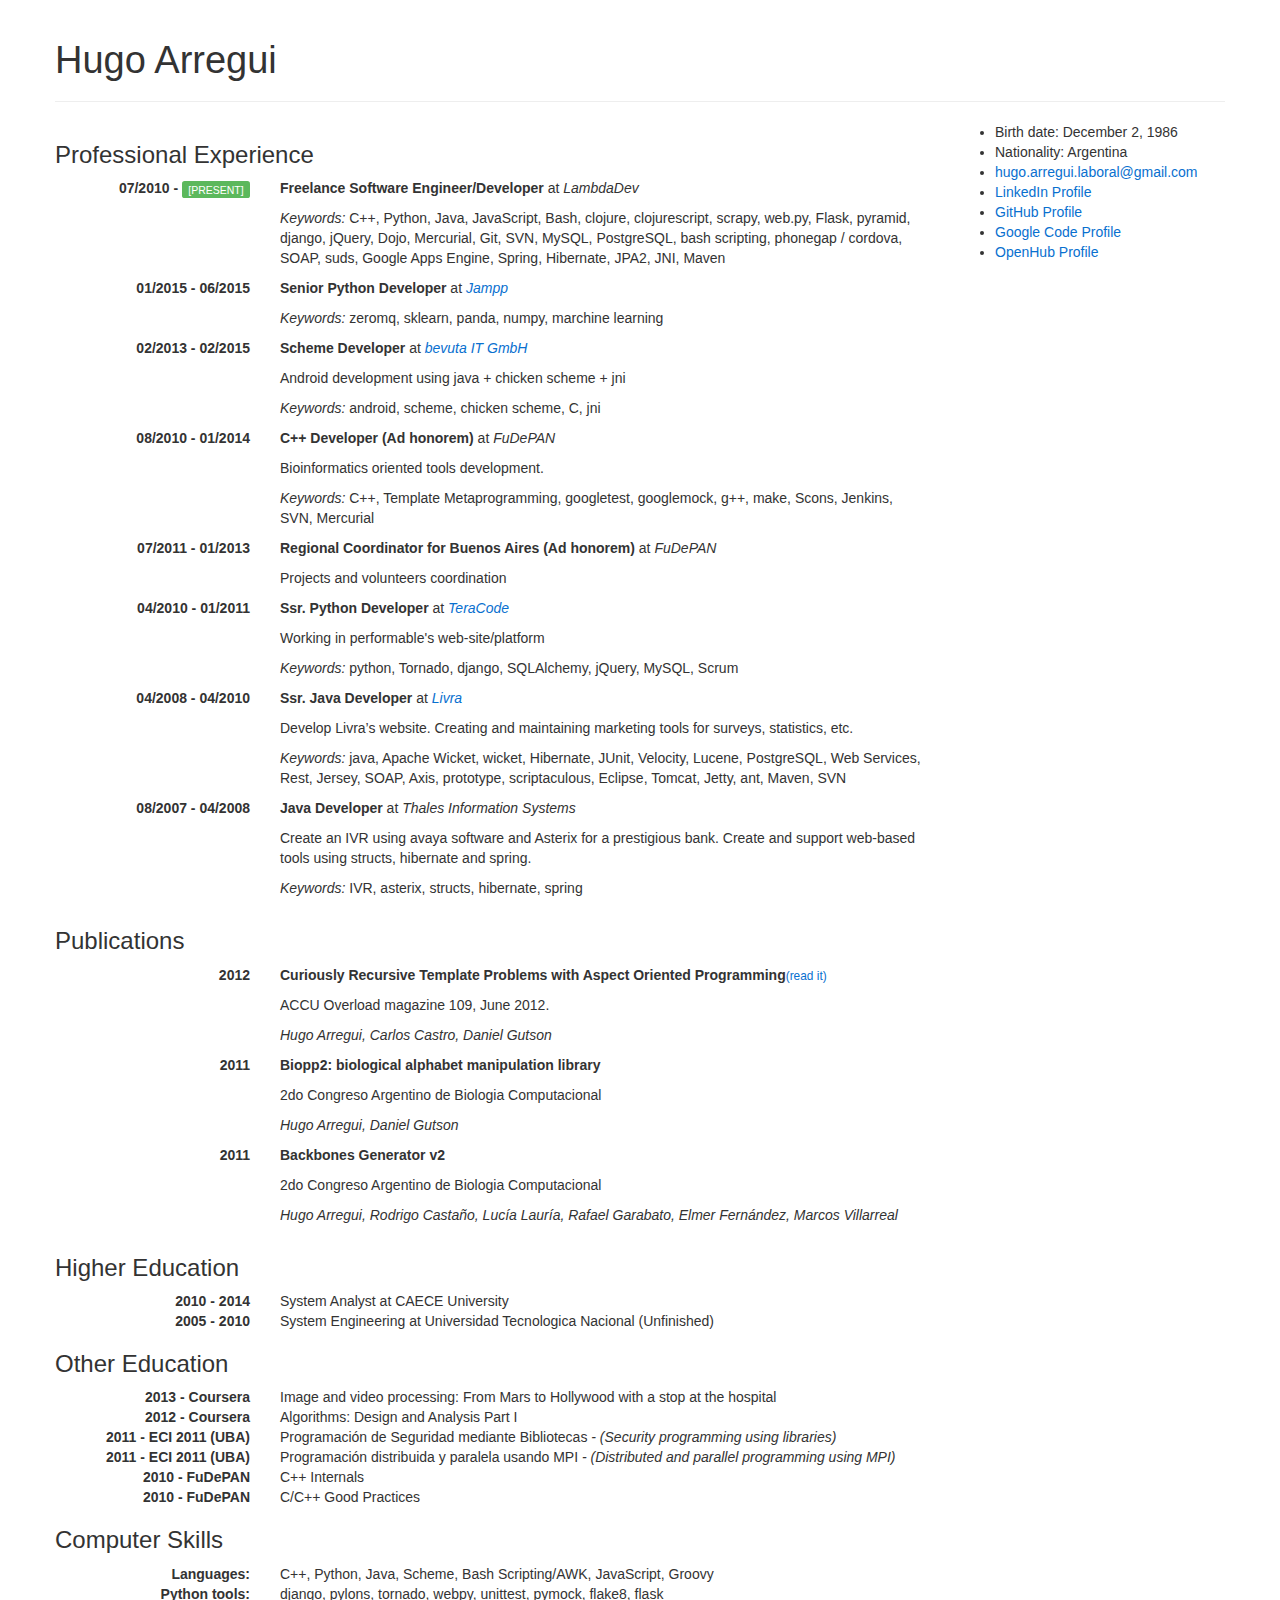
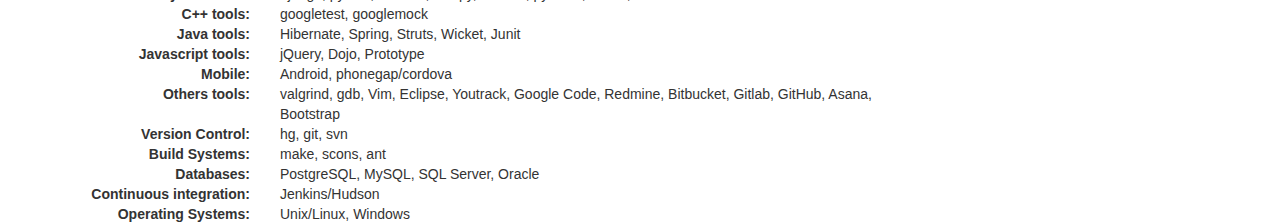
==== cv.html @ cf400ff9 "CV updated" ====
<!DOCTYPE HTML>
<html>
<head>
<title>Hugo Arregui</title>
<meta http-equiv="Content-Type" content="text/html; charset=utf-8" />
<link href="css/bootstrap.css" type="text/css" rel="stylesheet" />
<link href="css/bootstrap-glyphicons.css" type="text/css" rel="stylesheet" />
<link href="css/site.css" type="text/css" rel="stylesheet" /></head>
<body>
<div class="container">
<div class="page-header">
<h1>Hugo Arregui</h1></div>
<div class="row">
<div class="col-9">
<div class="keeptogether">
<h3>Professional Experience</h3>
<div>
<div class="row">
<div class="col-3 text-right"><b>07/2010 - <span class="label label-success">[PRESENT]</span></b></div>
<div class="col-9"><b>Freelance Software Engineer/Developer</b> at <span class="company">LambdaDev</span>
<p></p>
<p></p>
<p><em>Keywords: </em>C++, Python, Java, JavaScript, Bash, clojure, clojurescript, scrapy, web.py, Flask, pyramid, django, jQuery, Dojo, Mercurial, Git, SVN, MySQL, PostgreSQL, bash scripting, phonegap / cordova, SOAP, suds, Google Apps Engine, Spring, Hibernate, JPA2, JNI, Maven</p></div></div>
<div class="row">
<div class="col-3 text-right"><b>01/2015 - 06/2015</b></div>
<div class="col-9"><b>Senior Python Developer</b> at <a href="http://jampp.com/" class="company">Jampp</a>
<p></p>
<p></p>
<p><em>Keywords: </em>zeromq, sklearn, panda, numpy, marchine learning</p></div></div>
<div class="row">
<div class="col-3 text-right"><b>02/2013 - 02/2015</b></div>
<div class="col-9"><b>Scheme Developer</b> at <a href="http://www.bevuta.com/en/" class="company">bevuta IT GmbH</a>
<p></p>
<p>Android development using java + chicken scheme + jni</p>
<p><em>Keywords: </em>android, scheme, chicken scheme, C, jni</p></div></div>
<div class="row">
<div class="col-3 text-right"><b>08/2010 - 01/2014</b></div>
<div class="col-9"><b>C++ Developer (Ad honorem)</b> at <span class="company">FuDePAN</span>
<p></p>
<p>Bioinformatics oriented tools development.</p>
<p><em>Keywords: </em>C++, Template Metaprogramming, googletest, googlemock, g++, make, Scons, Jenkins, SVN, Mercurial</p></div></div>
<div class="row">
<div class="col-3 text-right"><b>07/2011 - 01/2013</b></div>
<div class="col-9"><b>Regional Coordinator for Buenos Aires (Ad honorem)</b> at <span class="company">FuDePAN</span>
<p></p>
<p>Projects and volunteers coordination</p></div></div>
<div class="row">
<div class="col-3 text-right"><b>04/2010 - 01/2011</b></div>
<div class="col-9"><b>Ssr. Python Developer</b> at <a href="http://teracode.com/" class="company">TeraCode</a>
<p></p>
<p>Working in performable's web-site/platform</p>
<p><em>Keywords: </em>python, Tornado, django, SQLAlchemy, jQuery, MySQL, Scrum</p></div></div>
<div class="row">
<div class="col-3 text-right"><b>04/2008 - 04/2010</b></div>
<div class="col-9"><b>Ssr. Java Developer</b> at <a href="http://www.livra.com/" class="company">Livra</a>
<p></p>
<p>Develop Livra’s website. Creating and maintaining marketing tools for surveys, statistics, etc.</p>
<p><em>Keywords: </em>java, Apache Wicket, wicket, Hibernate, JUnit, Velocity, Lucene, PostgreSQL, Web Services, Rest, Jersey, SOAP, Axis, prototype, scriptaculous, Eclipse, Tomcat, Jetty, ant, Maven, SVN</p></div></div>
<div class="row">
<div class="col-3 text-right"><b>08/2007 - 04/2008</b></div>
<div class="col-9"><b>Java Developer</b> at <span class="company">Thales Information Systems</span>
<p></p>
<p>Create an IVR using avaya software and Asterix for a prestigious bank. Create and support web-based tools using structs, hibernate and spring.</p>
<p><em>Keywords: </em>IVR, asterix, structs, hibernate, spring</p></div></div></div></div>
<div class="keeptogether">
<h3>Publications</h3>
<div>
<div class="row">
<div class="col-3 text-right">
<p><b>2012</b></p></div>
<div class="col-9">
<div>
<p><b>Curiously Recursive Template Problems with Aspect Oriented Programming</b><a href="http://accu.org/index.php/journals/1916"><small>(read it)</small></a></p>
<p>ACCU Overload magazine 109, June 2012.</p>
<p><i>Hugo Arregui, Carlos Castro, Daniel Gutson</i></p></div></div></div>
<div class="row">
<div class="col-3 text-right">
<p><b>2011</b></p></div>
<div class="col-9">
<div>
<p><b>Biopp2: biological alphabet manipulation library</b></p>
<p>2do Congreso Argentino de Biologia Computacional</p>
<p><i>Hugo Arregui, Daniel Gutson</i></p></div></div></div>
<div class="row">
<div class="col-3 text-right">
<p><b>2011</b></p></div>
<div class="col-9">
<div>
<p><b>Backbones Generator v2</b></p>
<p>2do Congreso Argentino de Biologia Computacional</p>
<p><i>Hugo Arregui, Rodrigo Castaño, Lucía Lauría, Rafael Garabato, Elmer Fernández, Marcos Villarreal</i></p></div></div></div></div></div>
<div class="keeptogether">
<h3>Higher Education</h3>
<div>
<div class="row">
<div class="col-3 text-right"><b>2010 - 2014</b></div>
<div class="col-9"><span>System Analyst at CAECE University </span></div></div>
<div class="row">
<div class="col-3 text-right"><b>2005 - 2010</b></div>
<div class="col-9"><span>System Engineering at Universidad Tecnologica Nacional (Unfinished)</span></div></div></div></div>
<div class="keeptogether">
<h3>Other Education</h3>
<div>
<div class="row">
<div class="col-3 text-right"><b>2013 - Coursera</b></div>
<div class="col-9">
<div><span>Image and video processing: From Mars to Hollywood with a stop at the hospital</span></div></div></div>
<div class="row">
<div class="col-3 text-right"><b>2012 - Coursera</b></div>
<div class="col-9">
<div><span>Algorithms: Design and Analysis Part I</span></div></div></div>
<div class="row">
<div class="col-3 text-right"><b>2011 - ECI 2011 (UBA)</b></div>
<div class="col-9">
<div><span>Programación de Seguridad mediante Bibliotecas<em> - (Security programming using libraries)</em></span></div></div></div>
<div class="row">
<div class="col-3 text-right"><b>2011 - ECI 2011 (UBA)</b></div>
<div class="col-9">
<div><span>Programación distribuida y paralela usando MPI<em> - (Distributed and parallel programming using MPI)</em></span></div></div></div>
<div class="row">
<div class="col-3 text-right"><b>2010 - FuDePAN</b></div>
<div class="col-9">
<div><span>C++ Internals</span></div></div></div>
<div class="row">
<div class="col-3 text-right"><b>2010 - FuDePAN</b></div>
<div class="col-9">
<div><span>C/C++ Good Practices</span></div></div></div></div></div>
<div class="keeptogether">
<h3>Computer Skills</h3>
<div>
<div class="row">
<div class="col-3 text-right"><b>Languages:</b></div>
<div class="col-9">C++, Python, Java, Scheme, Bash Scripting/AWK, JavaScript, Groovy</div></div>
<div class="row">
<div class="col-3 text-right"><b>Python tools:</b></div>
<div class="col-9">django, pylons, tornado, webpy, unittest, pymock, flake8, flask</div></div>
<div class="row">
<div class="col-3 text-right"><b>C++ tools:</b></div>
<div class="col-9">googletest, googlemock</div></div>
<div class="row">
<div class="col-3 text-right"><b>Java tools:</b></div>
<div class="col-9">Hibernate, Spring, Struts, Wicket, Junit</div></div>
<div class="row">
<div class="col-3 text-right"><b>Javascript tools:</b></div>
<div class="col-9">jQuery, Dojo, Prototype</div></div>
<div class="row">
<div class="col-3 text-right"><b>Mobile:</b></div>
<div class="col-9">Android, phonegap/cordova</div></div>
<div class="row">
<div class="col-3 text-right"><b>Others tools:</b></div>
<div class="col-9">valgrind, gdb, Vim, Eclipse, Youtrack, Google Code, Redmine, Bitbucket, Gitlab, GitHub, Asana, Bootstrap</div></div>
<div class="row">
<div class="col-3 text-right"><b>Version Control:</b></div>
<div class="col-9">hg, git, svn</div></div>
<div class="row">
<div class="col-3 text-right"><b>Build Systems:</b></div>
<div class="col-9">make, scons, ant</div></div>
<div class="row">
<div class="col-3 text-right"><b>Databases:</b></div>
<div class="col-9">PostgreSQL, MySQL, SQL Server, Oracle</div></div>
<div class="row">
<div class="col-3 text-right"><b>Continuous integration:</b></div>
<div class="col-9">Jenkins/Hudson</div></div>
<div class="row">
<div class="col-3 text-right"><b>Operating Systems:</b></div>
<div class="col-9">Unix/Linux, Windows</div></div></div></div></div>
<div class="col-3">
<ul>
<li>Birth date: December 2, 1986</li>
<li>Nationality: Argentina</li>
<li><a href="mailto:hugo.arregui.laboral@gmail.com">hugo.arregui.laboral@gmail.com</a></li>
<li><a href="http://ar.linkedin.com/in/hugoarregui/">LinkedIn Profile</a></li>
<li><a href="https://github.com/hugoArregui">GitHub Profile</a></li>
<li><a href="http://code.google.com/u/hugo.arregui/">Google Code Profile</a></li>
<li><a href="https://www.openhub.net/accounts/hugo_arregui">OpenHub Profile</a></li></ul></div></div></div>
<script type="text/js" src="https://ajax.googleapis.com/ajax/libs/jquery/2.1.4/jquery.min.js"></script>
<script type="text/js" src="js/bootstrap.min.js"></script></body></html>
---- css/site.css ----
.company {
  font-style: italic
}

a {
  color: #0970CF;
}

.keeptogether {
  page-break-inside:avoid;
}
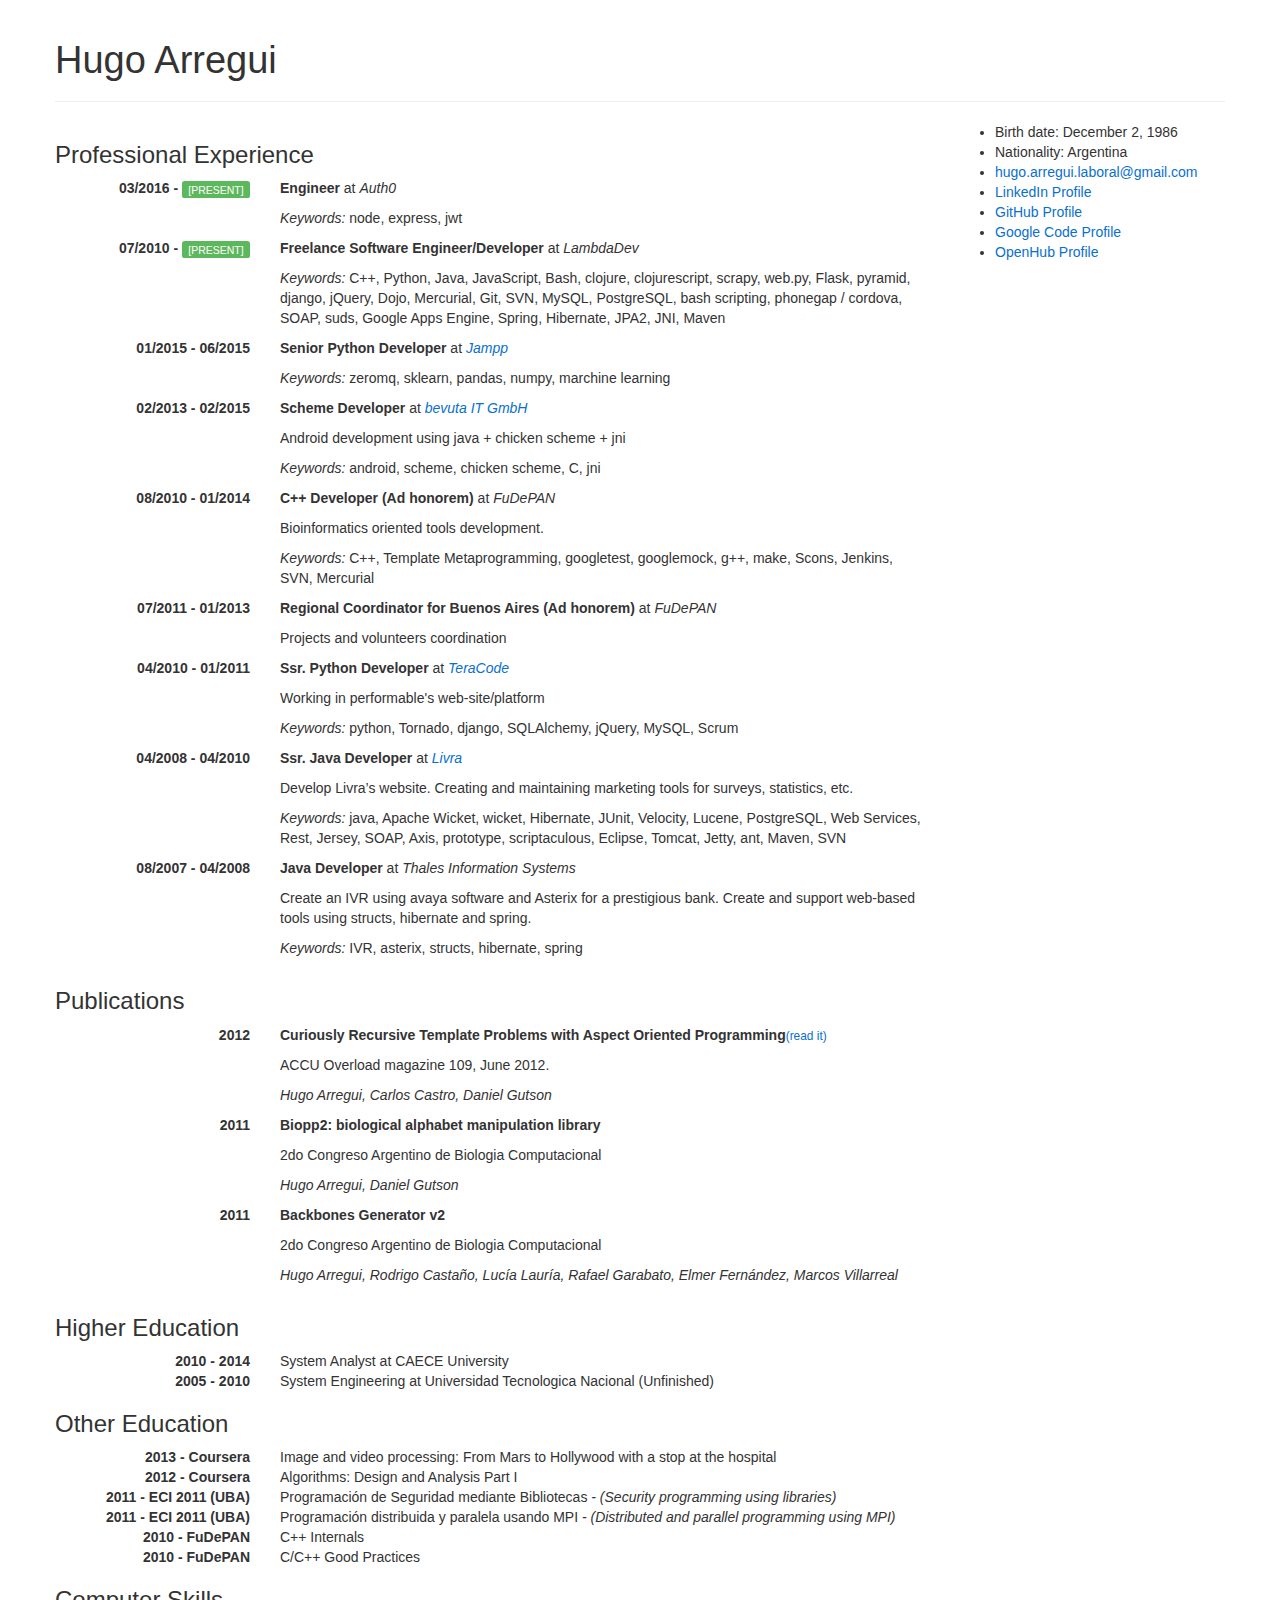
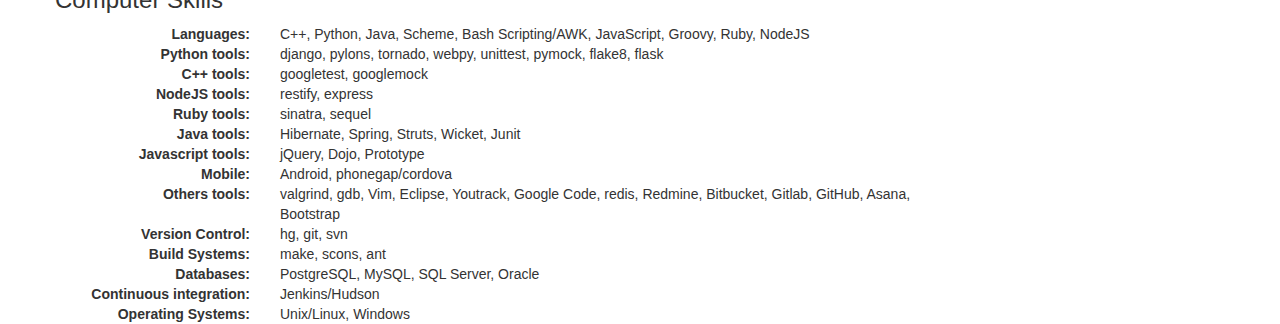
==== commit 021c91a3: "update" ====
--- a/cv.html
+++ b/cv.html
@@ -16,6 +16,12 @@
 <h3>Professional Experience</h3>
 <div>
 <div class="row">
+<div class="col-3 text-right"><b>03/2016 - <span class="label label-success">[PRESENT]</span></b></div>
+<div class="col-9"><b>Engineer</b> at <span class="company">Auth0</span>
+<p></p>
+<p></p>
+<p><em>Keywords: </em>node, express, jwt</p></div></div>
+<div class="row">
 <div class="col-3 text-right"><b>07/2010 - <span class="label label-success">[PRESENT]</span></b></div>
 <div class="col-9"><b>Freelance Software Engineer/Developer</b> at <span class="company">LambdaDev</span>
 <p></p>
@@ -26,7 +32,7 @@
 <div class="col-9"><b>Senior Python Developer</b> at <a href="http://jampp.com/" class="company">Jampp</a>
 <p></p>
 <p></p>
-<p><em>Keywords: </em>zeromq, sklearn, panda, numpy, marchine learning</p></div></div>
+<p><em>Keywords: </em>zeromq, sklearn, pandas, numpy, marchine learning</p></div></div>
 <div class="row">
 <div class="col-3 text-right"><b>02/2013 - 02/2015</b></div>
 <div class="col-9"><b>Scheme Developer</b> at <a href="http://www.bevuta.com/en/" class="company">bevuta IT GmbH</a>
@@ -130,13 +136,19 @@
 <div>
 <div class="row">
 <div class="col-3 text-right"><b>Languages:</b></div>
-<div class="col-9">C++, Python, Java, Scheme, Bash Scripting/AWK, JavaScript, Groovy</div></div>
+<div class="col-9">C++, Python, Java, Scheme, Bash Scripting/AWK, JavaScript, Groovy, Ruby, NodeJS</div></div>
 <div class="row">
 <div class="col-3 text-right"><b>Python tools:</b></div>
 <div class="col-9">django, pylons, tornado, webpy, unittest, pymock, flake8, flask</div></div>
 <div class="row">
 <div class="col-3 text-right"><b>C++ tools:</b></div>
 <div class="col-9">googletest, googlemock</div></div>
+<div class="row">
+<div class="col-3 text-right"><b>NodeJS tools:</b></div>
+<div class="col-9">restify, express</div></div>
+<div class="row">
+<div class="col-3 text-right"><b>Ruby tools:</b></div>
+<div class="col-9">sinatra, sequel</div></div>
 <div class="row">
 <div class="col-3 text-right"><b>Java tools:</b></div>
 <div class="col-9">Hibernate, Spring, Struts, Wicket, Junit</div></div>
@@ -148,7 +160,7 @@
 <div class="col-9">Android, phonegap/cordova</div></div>
 <div class="row">
 <div class="col-3 text-right"><b>Others tools:</b></div>
-<div class="col-9">valgrind, gdb, Vim, Eclipse, Youtrack, Google Code, Redmine, Bitbucket, Gitlab, GitHub, Asana, Bootstrap</div></div>
+<div class="col-9">valgrind, gdb, Vim, Eclipse, Youtrack, Google Code, redis, Redmine, Bitbucket, Gitlab, GitHub, Asana, Bootstrap</div></div>
 <div class="row">
 <div class="col-3 text-right"><b>Version Control:</b></div>
 <div class="col-9">hg, git, svn</div></div>
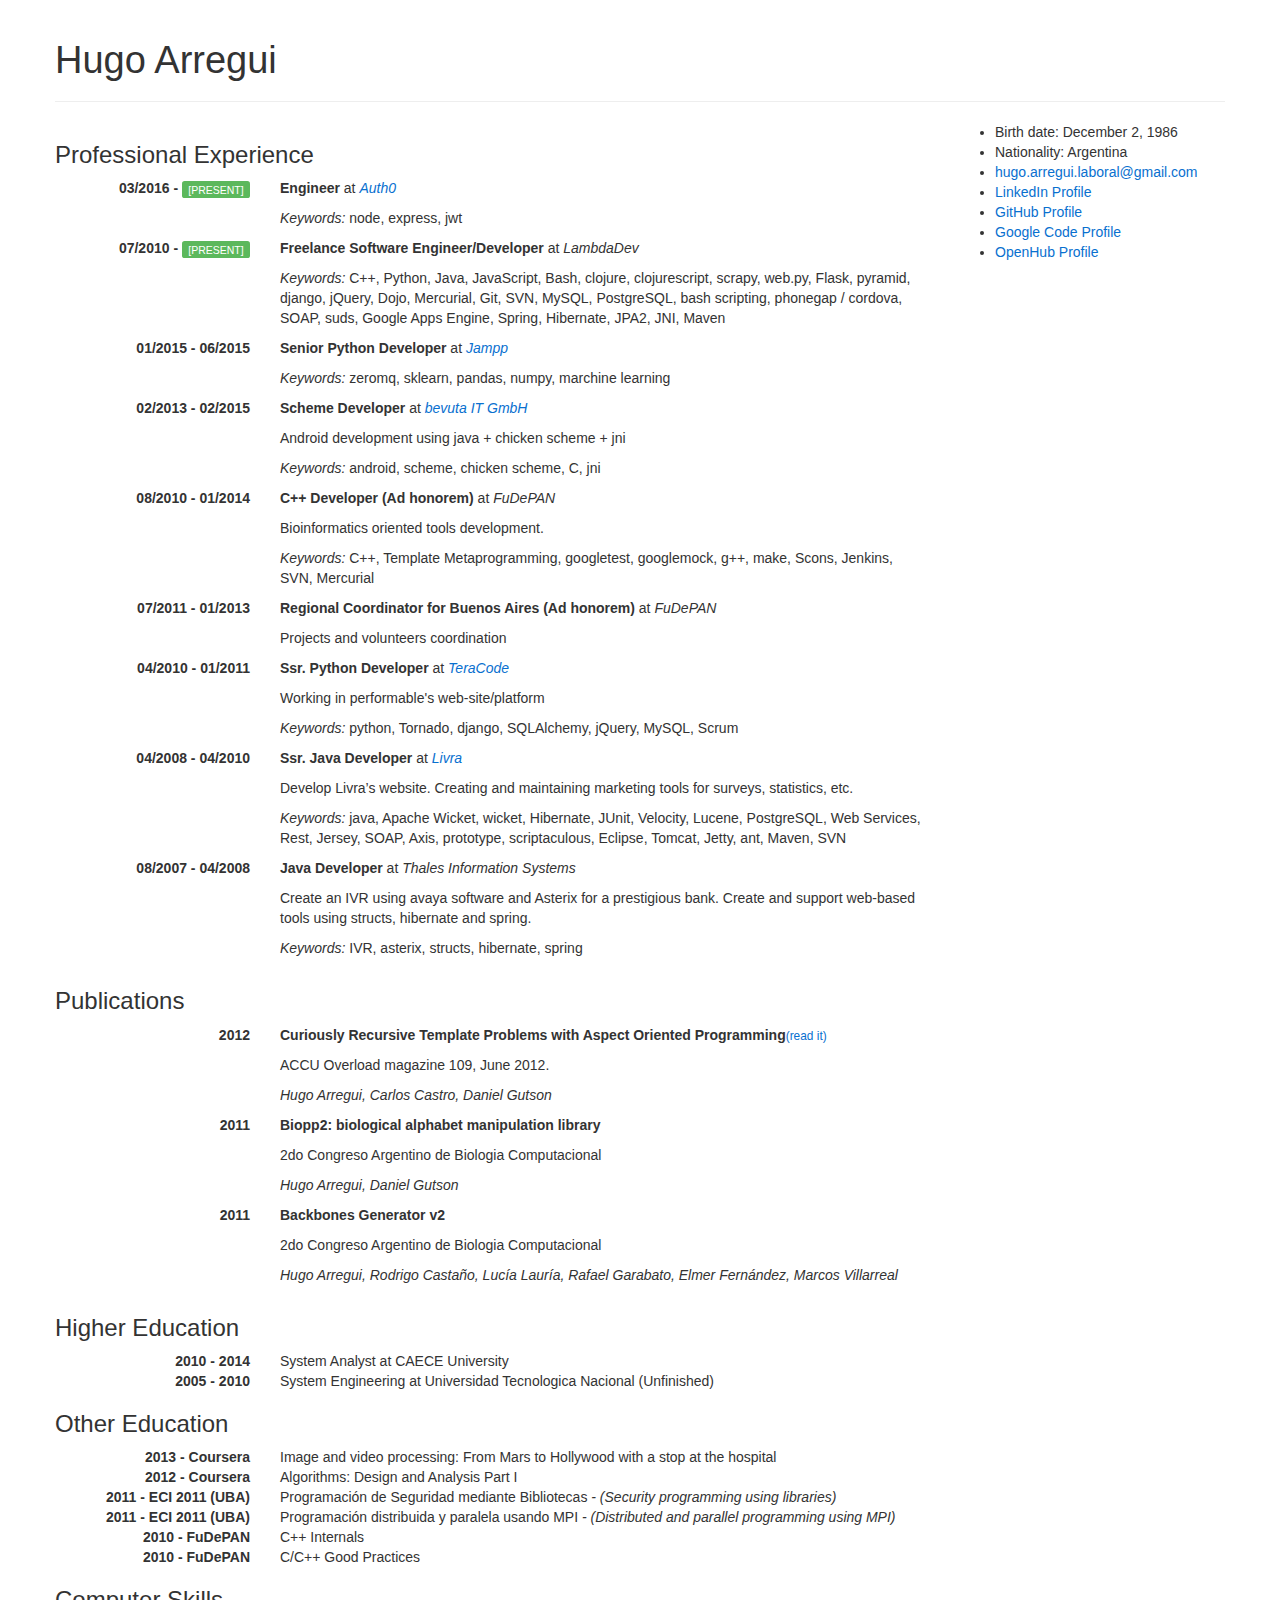
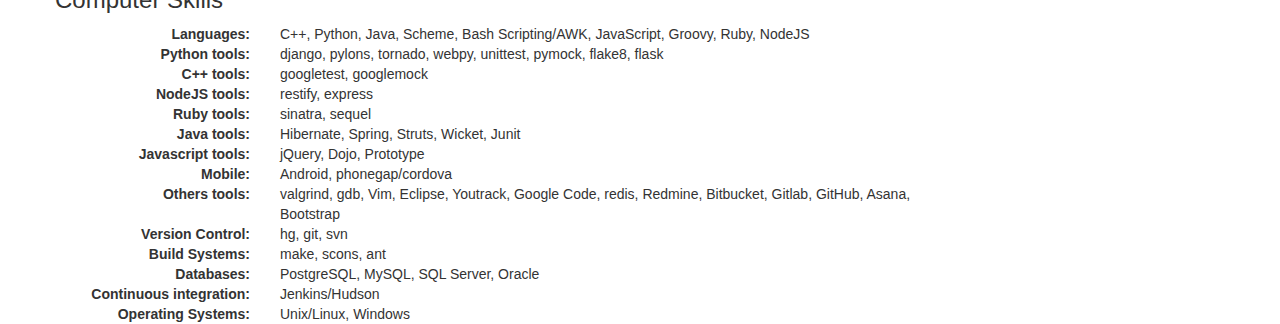
==== commit 71a54b5a: "update" ====
--- a/cv.html
+++ b/cv.html
@@ -17,7 +17,7 @@
 <div>
 <div class="row">
 <div class="col-3 text-right"><b>03/2016 - <span class="label label-success">[PRESENT]</span></b></div>
-<div class="col-9"><b>Engineer</b> at <span class="company">Auth0</span>
+<div class="col-9"><b>Engineer</b> at <a href="https://auth0.com/" class="company">Auth0</a>
 <p></p>
 <p></p>
 <p><em>Keywords: </em>node, express, jwt</p></div></div>
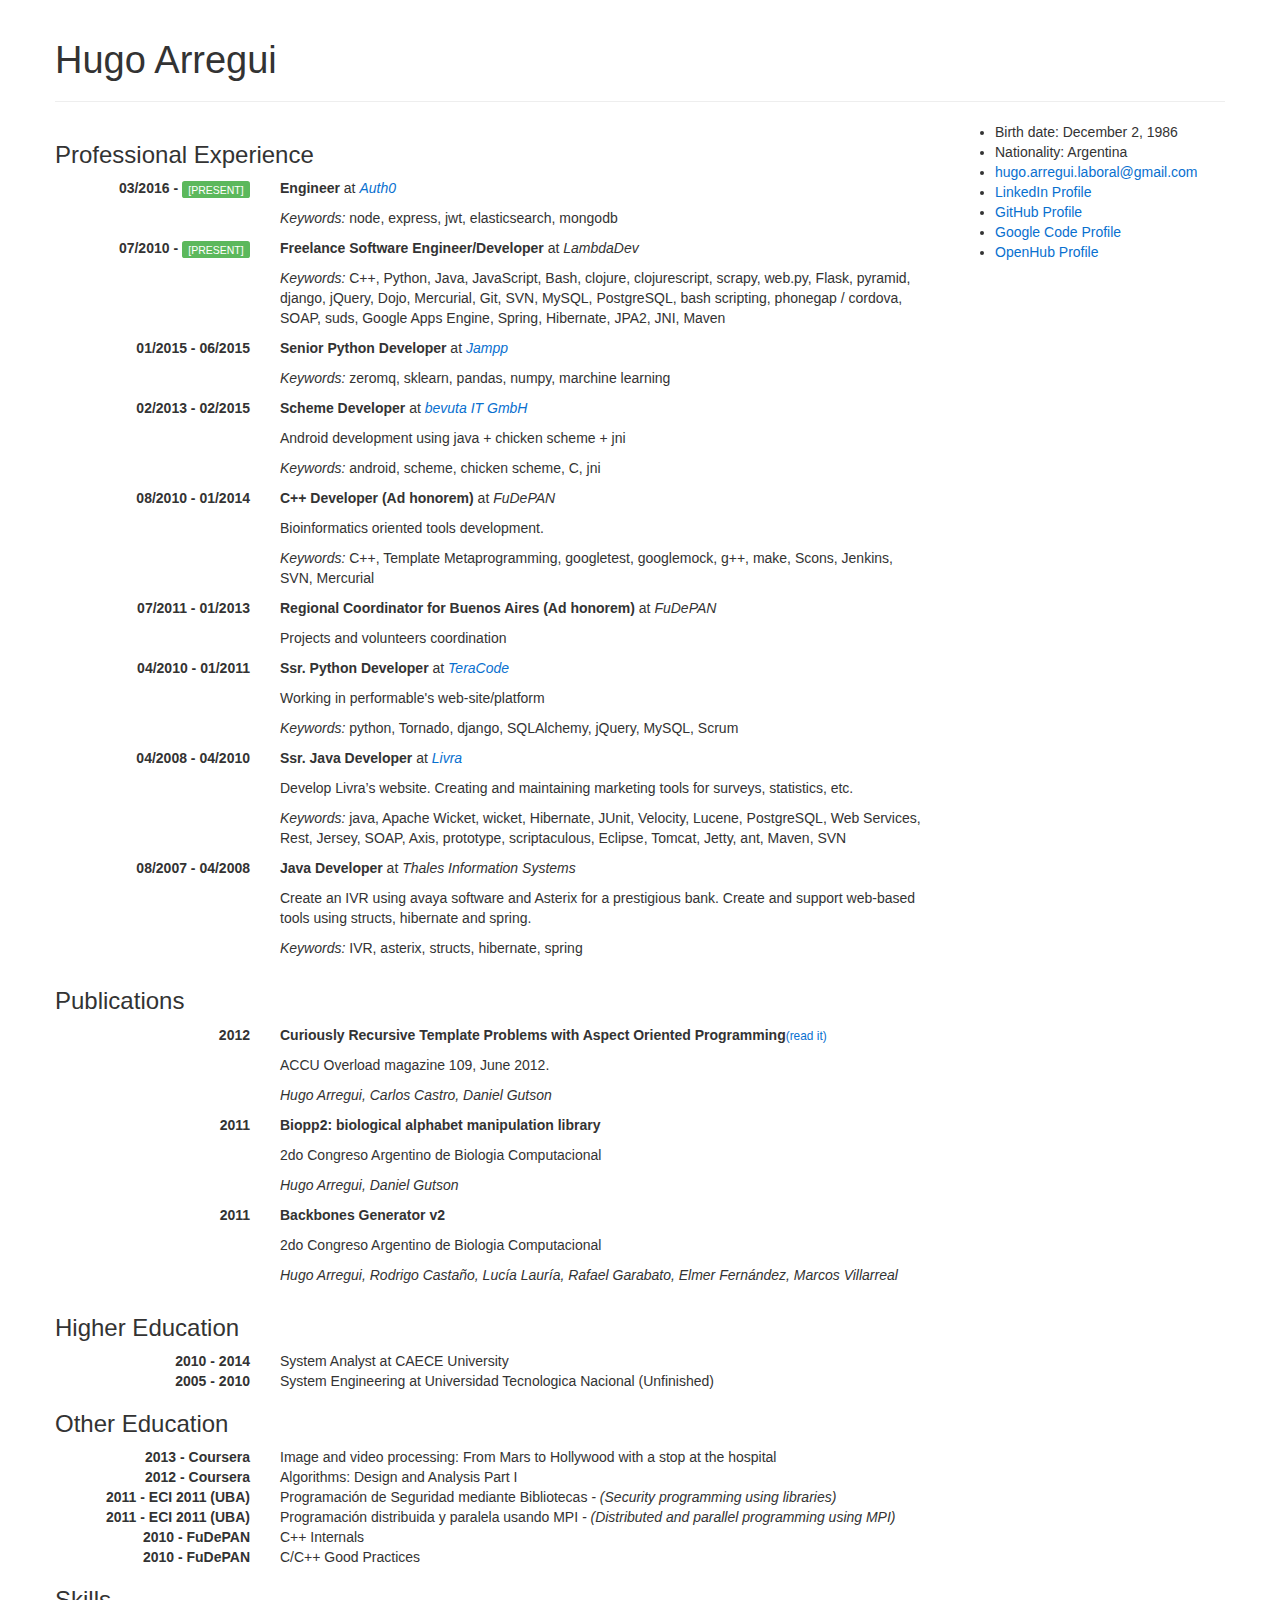
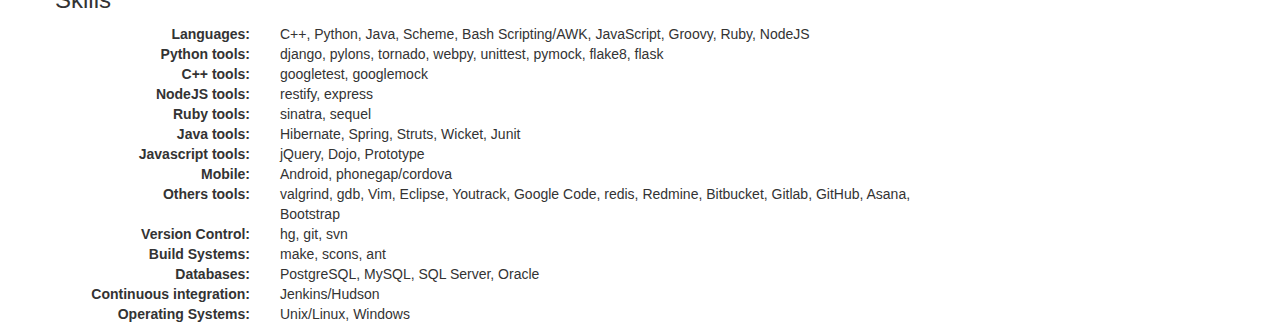
==== commit 2c47fa95: "update" ====
--- a/cv.html
+++ b/cv.html
@@ -20,7 +20,7 @@
 <div class="col-9"><b>Engineer</b> at <a href="https://auth0.com/" class="company">Auth0</a>
 <p></p>
 <p></p>
-<p><em>Keywords: </em>node, express, jwt</p></div></div>
+<p><em>Keywords: </em>node, express, jwt, elasticsearch, mongodb</p></div></div>
 <div class="row">
 <div class="col-3 text-right"><b>07/2010 - <span class="label label-success">[PRESENT]</span></b></div>
 <div class="col-9"><b>Freelance Software Engineer/Developer</b> at <span class="company">LambdaDev</span>
@@ -132,7 +132,7 @@
 <div class="col-9">
 <div><span>C/C++ Good Practices</span></div></div></div></div></div>
 <div class="keeptogether">
-<h3>Computer Skills</h3>
+<h3>Skills</h3>
 <div>
 <div class="row">
 <div class="col-3 text-right"><b>Languages:</b></div>
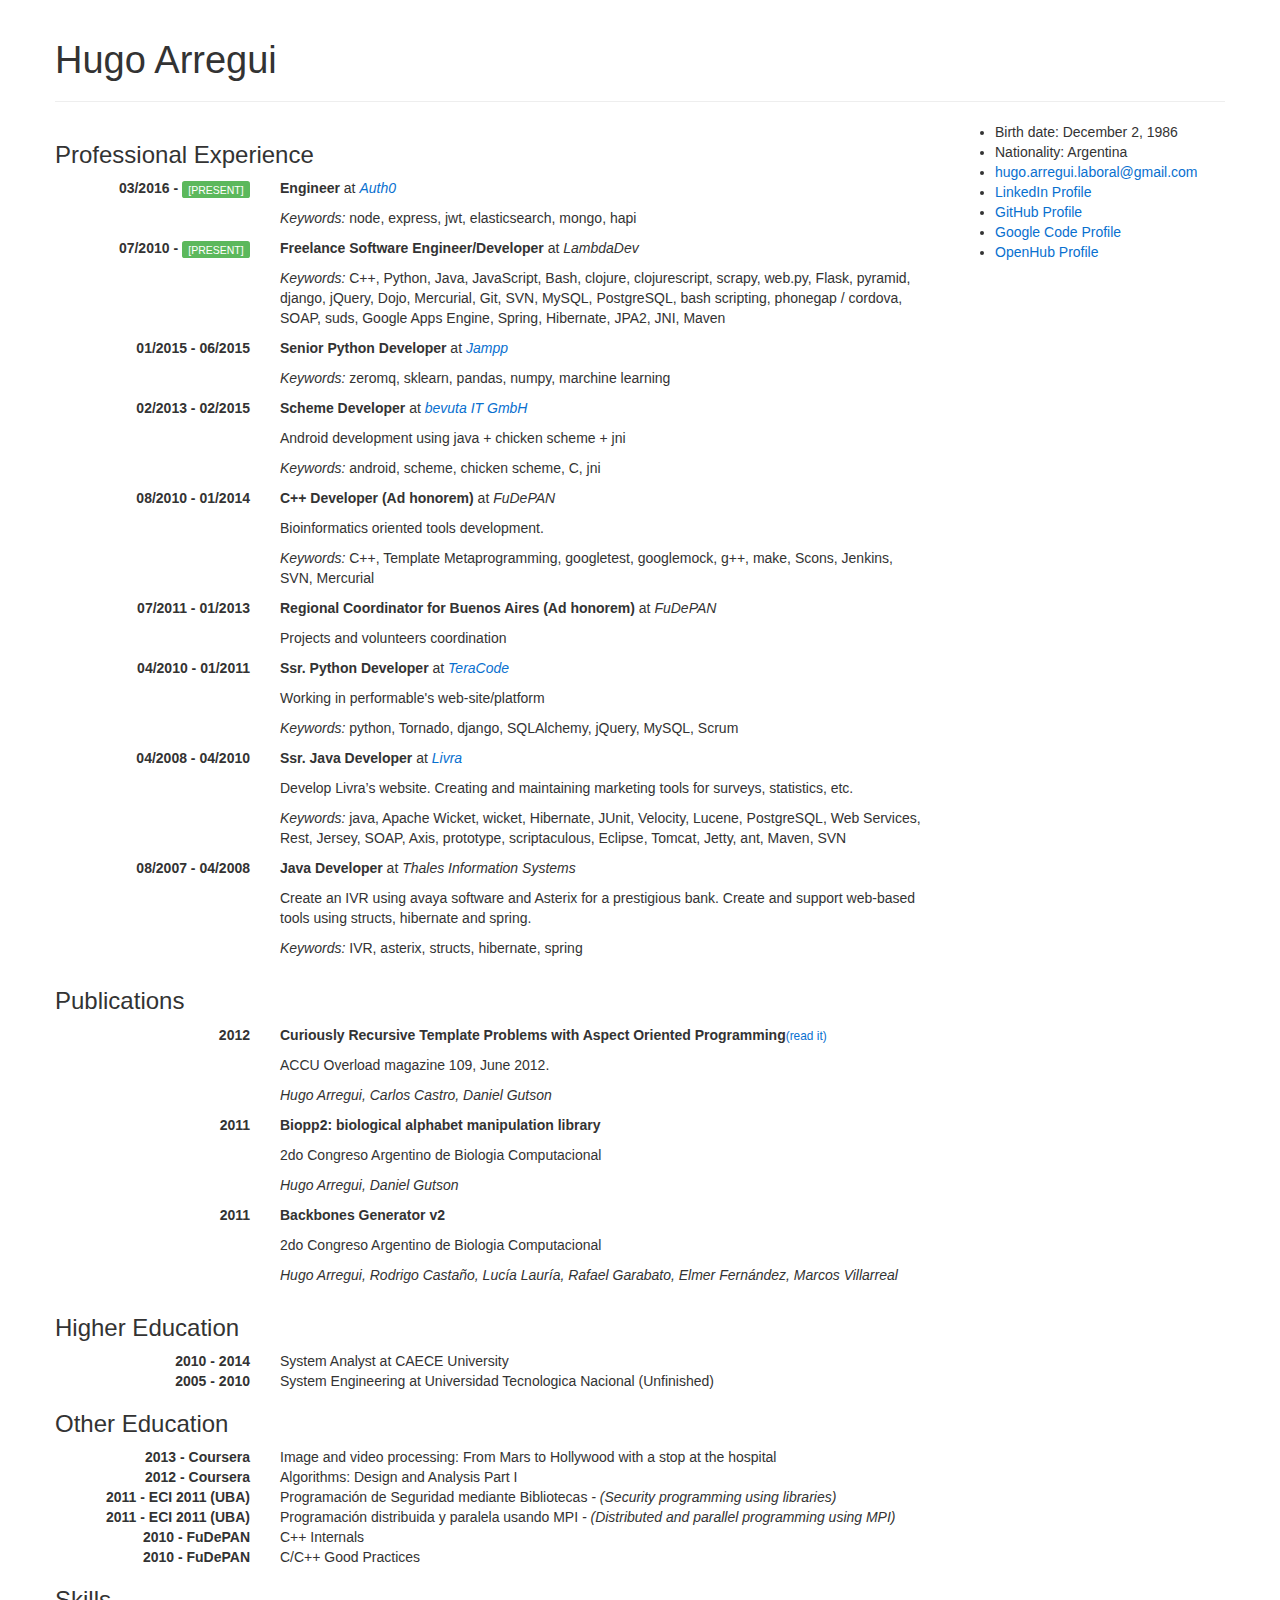
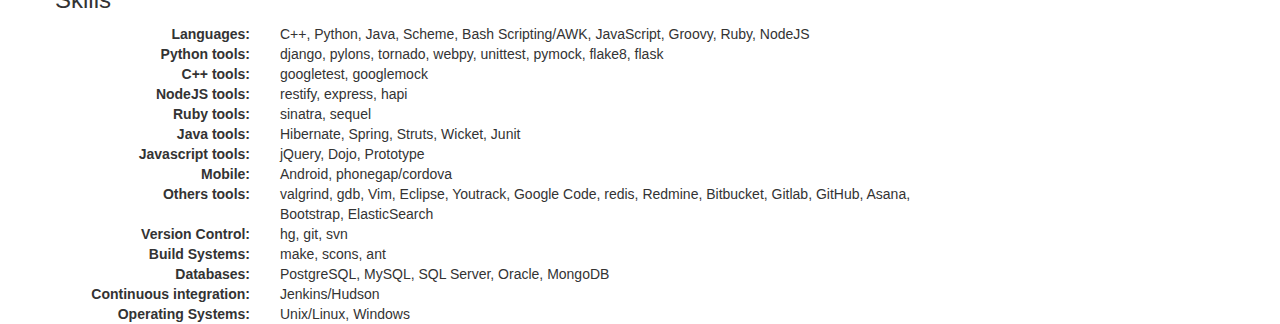
==== commit dcf56d33: "updates" ====
--- a/cv.html
+++ b/cv.html
@@ -20,7 +20,7 @@
 <div class="col-9"><b>Engineer</b> at <a href="https://auth0.com/" class="company">Auth0</a>
 <p></p>
 <p></p>
-<p><em>Keywords: </em>node, express, jwt, elasticsearch, mongodb</p></div></div>
+<p><em>Keywords: </em>node, express, jwt, elasticsearch, mongo, hapi</p></div></div>
 <div class="row">
 <div class="col-3 text-right"><b>07/2010 - <span class="label label-success">[PRESENT]</span></b></div>
 <div class="col-9"><b>Freelance Software Engineer/Developer</b> at <span class="company">LambdaDev</span>
@@ -145,7 +145,7 @@
 <div class="col-9">googletest, googlemock</div></div>
 <div class="row">
 <div class="col-3 text-right"><b>NodeJS tools:</b></div>
-<div class="col-9">restify, express</div></div>
+<div class="col-9">restify, express, hapi</div></div>
 <div class="row">
 <div class="col-3 text-right"><b>Ruby tools:</b></div>
 <div class="col-9">sinatra, sequel</div></div>
@@ -160,7 +160,7 @@
 <div class="col-9">Android, phonegap/cordova</div></div>
 <div class="row">
 <div class="col-3 text-right"><b>Others tools:</b></div>
-<div class="col-9">valgrind, gdb, Vim, Eclipse, Youtrack, Google Code, redis, Redmine, Bitbucket, Gitlab, GitHub, Asana, Bootstrap</div></div>
+<div class="col-9">valgrind, gdb, Vim, Eclipse, Youtrack, Google Code, redis, Redmine, Bitbucket, Gitlab, GitHub, Asana, Bootstrap, ElasticSearch</div></div>
 <div class="row">
 <div class="col-3 text-right"><b>Version Control:</b></div>
 <div class="col-9">hg, git, svn</div></div>
@@ -169,7 +169,7 @@
 <div class="col-9">make, scons, ant</div></div>
 <div class="row">
 <div class="col-3 text-right"><b>Databases:</b></div>
-<div class="col-9">PostgreSQL, MySQL, SQL Server, Oracle</div></div>
+<div class="col-9">PostgreSQL, MySQL, SQL Server, Oracle, MongoDB</div></div>
 <div class="row">
 <div class="col-3 text-right"><b>Continuous integration:</b></div>
 <div class="col-9">Jenkins/Hudson</div></div>
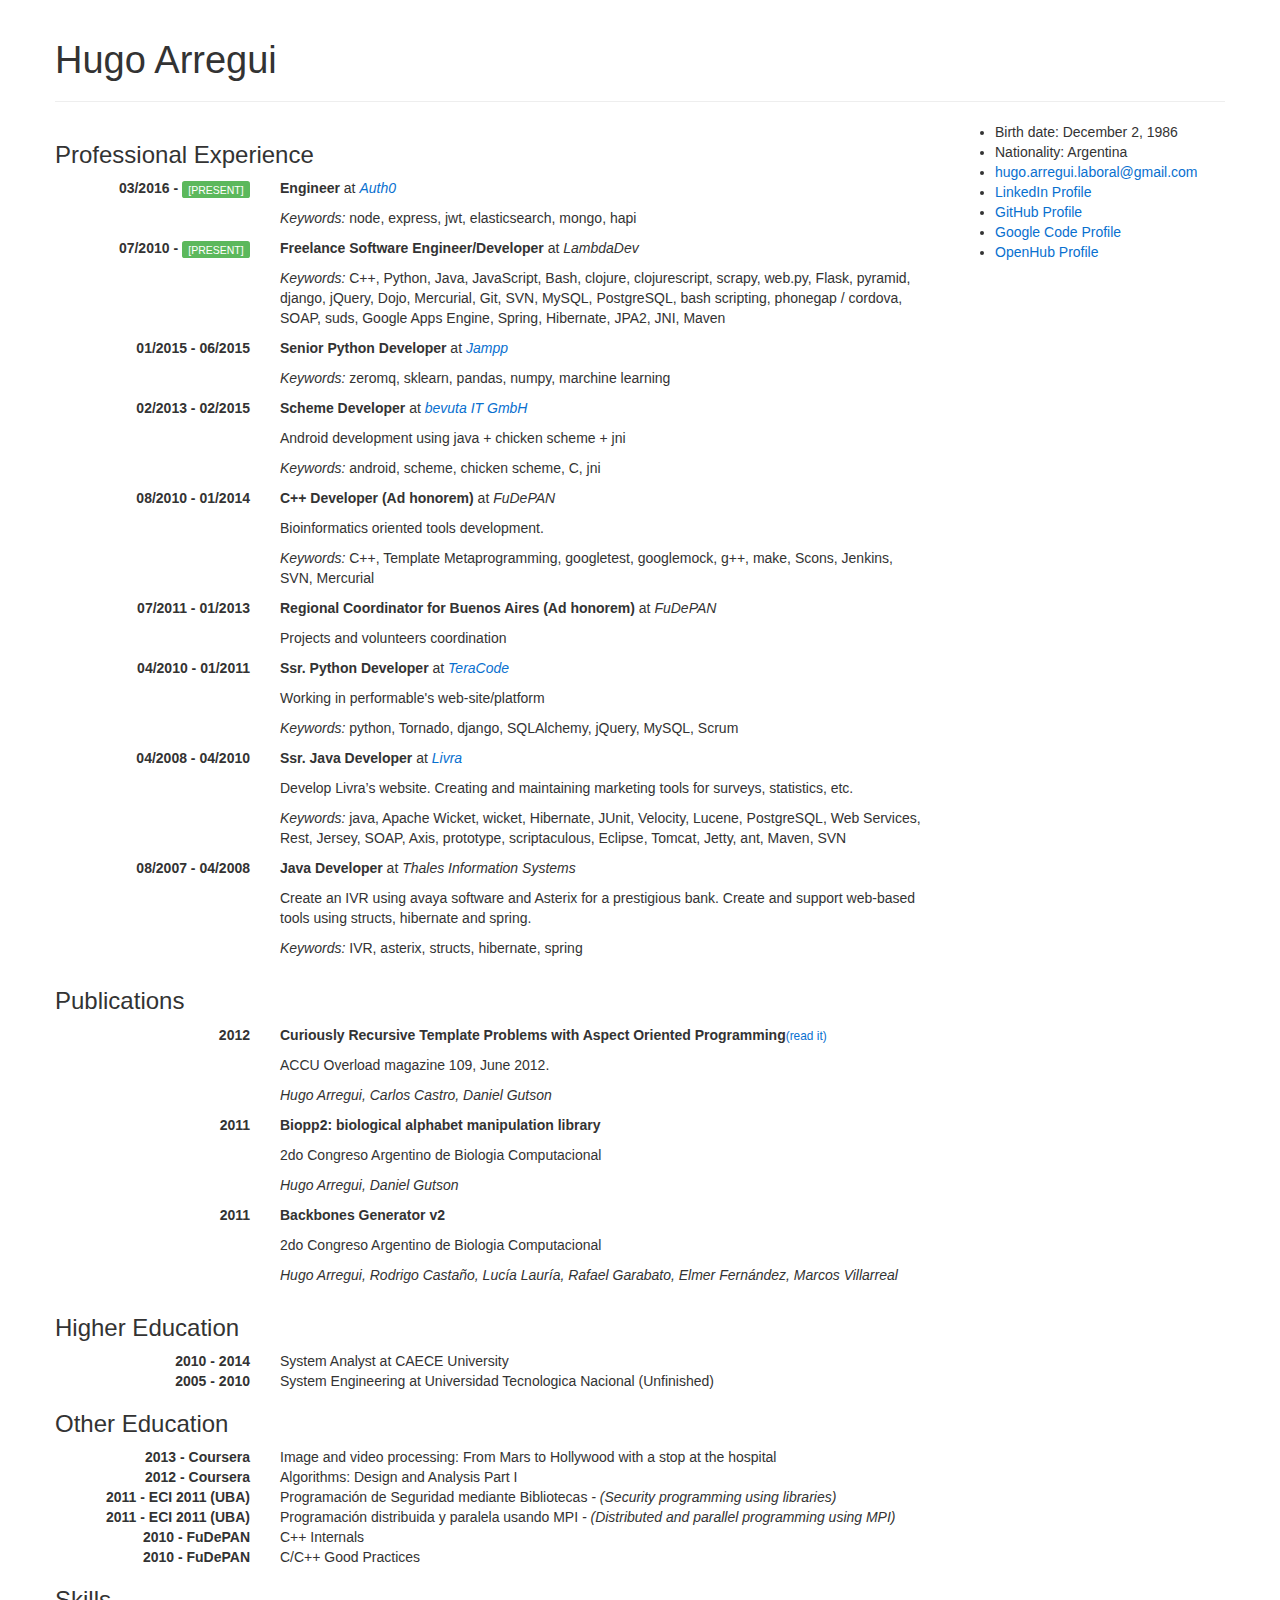
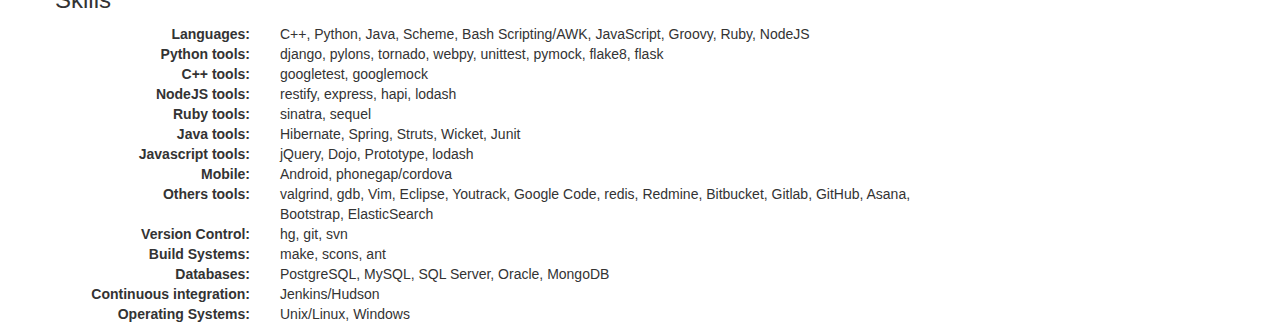
==== commit 845d0a1f: "add lodash" ====
--- a/cv.html
+++ b/cv.html
@@ -145,7 +145,7 @@
 <div class="col-9">googletest, googlemock</div></div>
 <div class="row">
 <div class="col-3 text-right"><b>NodeJS tools:</b></div>
-<div class="col-9">restify, express, hapi</div></div>
+<div class="col-9">restify, express, hapi, lodash</div></div>
 <div class="row">
 <div class="col-3 text-right"><b>Ruby tools:</b></div>
 <div class="col-9">sinatra, sequel</div></div>
@@ -154,7 +154,7 @@
 <div class="col-9">Hibernate, Spring, Struts, Wicket, Junit</div></div>
 <div class="row">
 <div class="col-3 text-right"><b>Javascript tools:</b></div>
-<div class="col-9">jQuery, Dojo, Prototype</div></div>
+<div class="col-9">jQuery, Dojo, Prototype, lodash</div></div>
 <div class="row">
 <div class="col-3 text-right"><b>Mobile:</b></div>
 <div class="col-9">Android, phonegap/cordova</div></div>
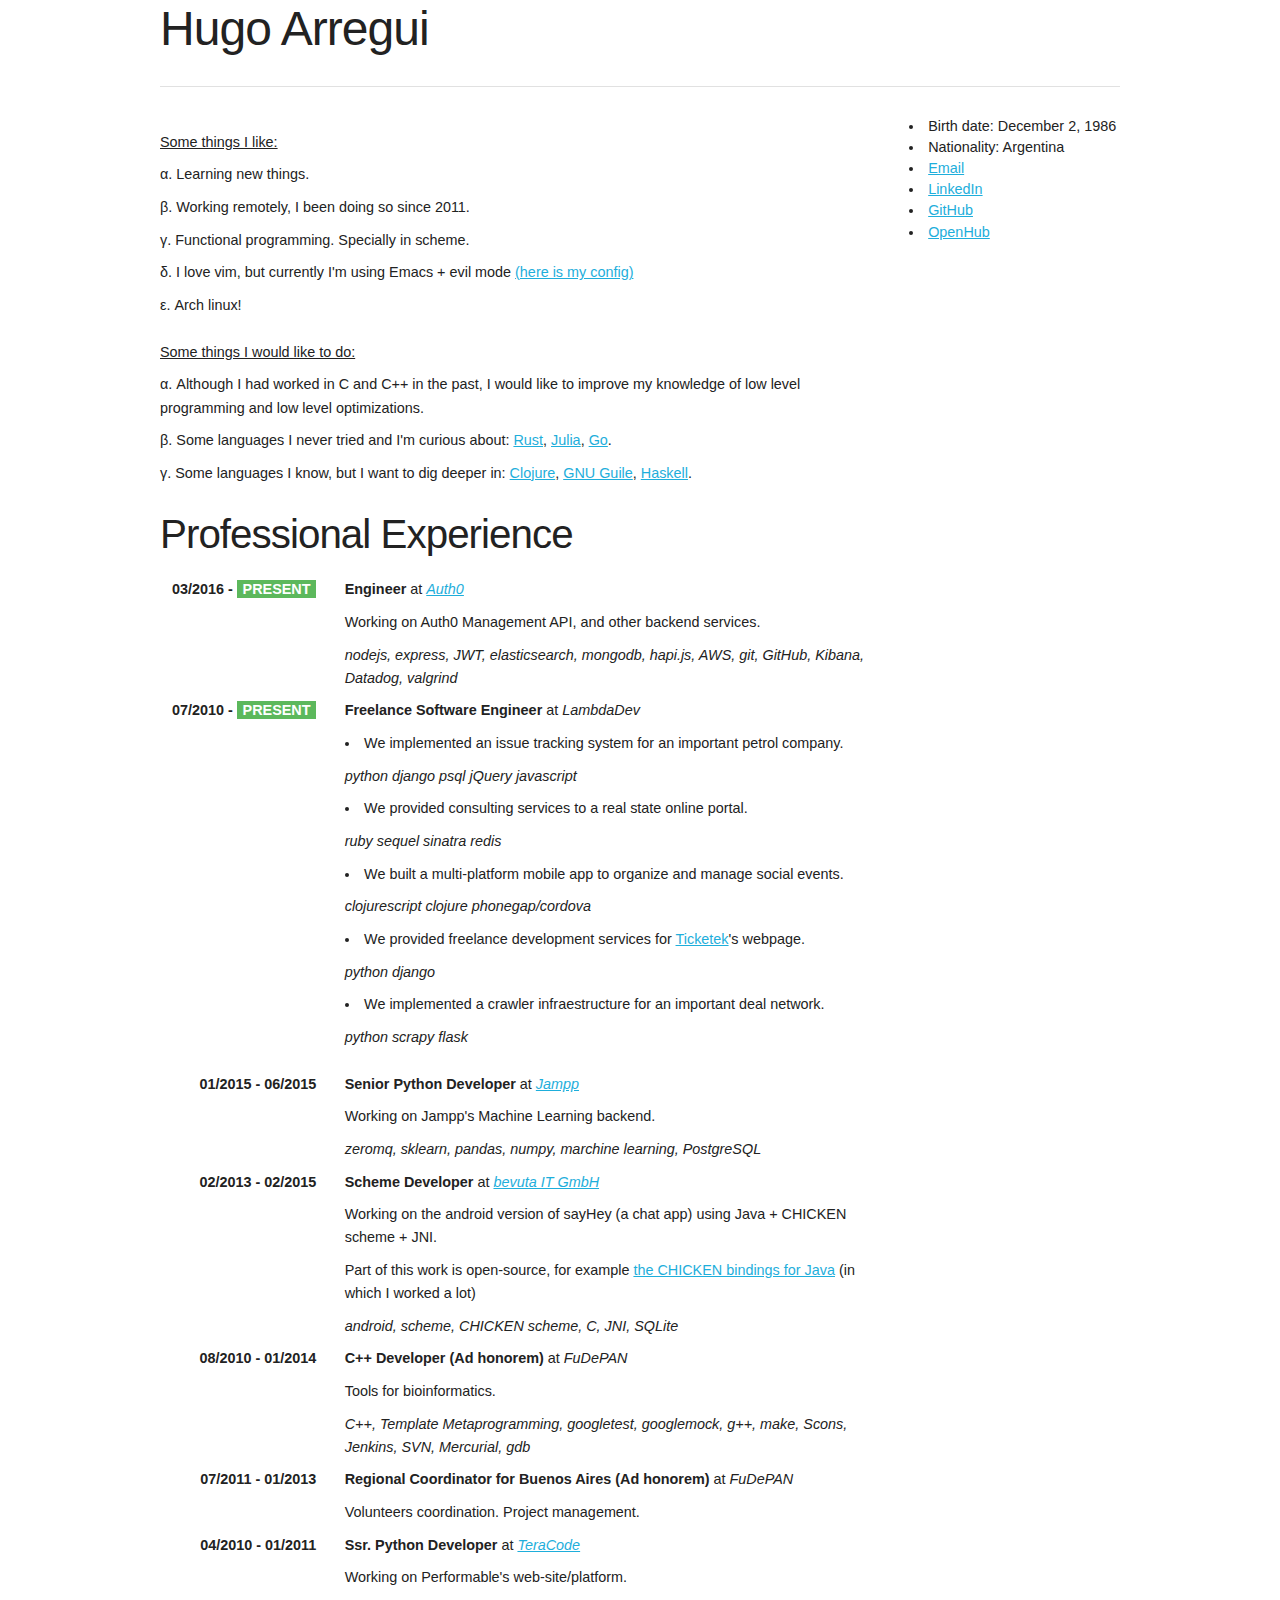
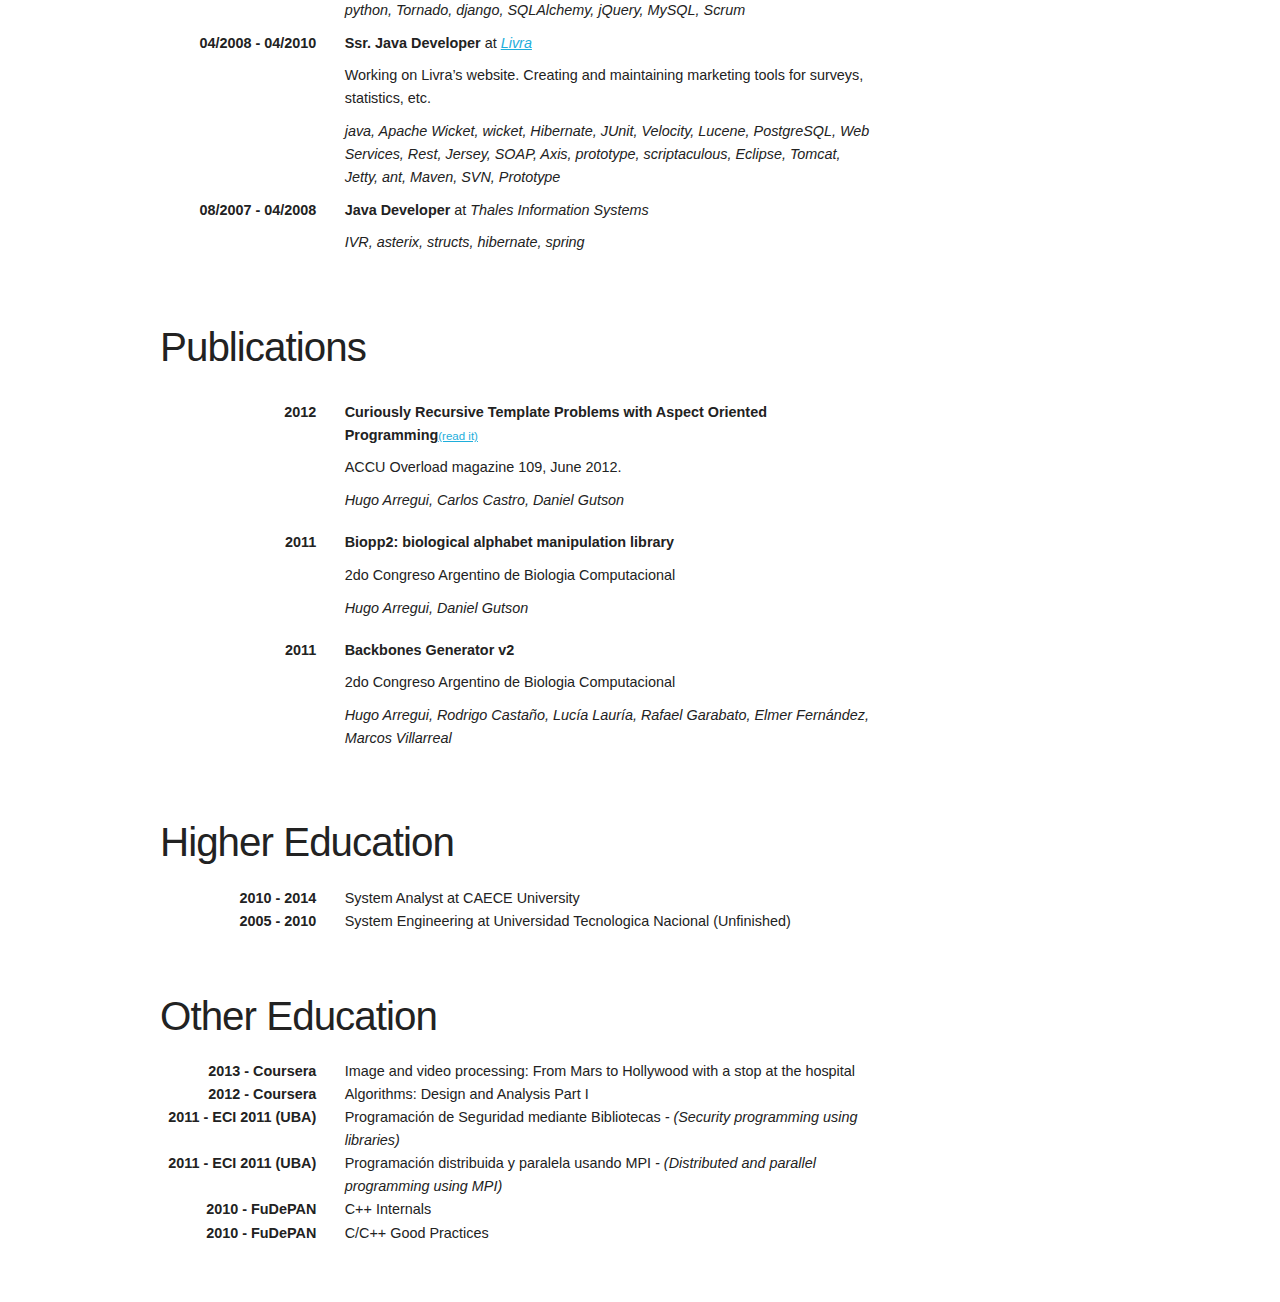
==== commit 7666e98f: "Update CV" ====
--- a/cv.html
+++ b/cv.html
@@ -3,187 +3,165 @@
 <head>
 <title>Hugo Arregui</title>
 <meta http-equiv="Content-Type" content="text/html; charset=utf-8" />
-<link href="css/bootstrap.css" type="text/css" rel="stylesheet" />
-<link href="css/bootstrap-glyphicons.css" type="text/css" rel="stylesheet" />
-<link href="css/site.css" type="text/css" rel="stylesheet" /></head>
+<meta name="viewport" content="width=device-width, initial-scale=1>" />
+<link rel="shortcut icon" type="image/x-icon" href="favicon.ico" />
+<link href="//fonts.googleapis.com/css?family=Raleway:400,300,600 rel="stylesheet" type="text/css"" />
+<link href="static/Skeleton-2.0.4/css/normalize.css" type="text/css" rel="stylesheet" />
+<link href="static/Skeleton-2.0.4/css/skeleton.css" type="text/css" rel="stylesheet" />
+<link href="static/css/site.css" type="text/css" rel="stylesheet" /></head>
 <body>
 <div class="container">
-<div class="page-header">
-<h1>Hugo Arregui</h1></div>
+<h1>Hugo Arregui</h1>
+<hr />
 <div class="row">
-<div class="col-9">
-<div class="keeptogether">
-<h3>Professional Experience</h3>
+<div class="nine columns">
+<div>
+<p><u>Some things I like:</u></p>
+<ul class="intro">
+<li>Learning new things.</li>
+<li>Working remotely, I been doing so since 2011.</li>
+<li>Functional programming. Specially in scheme.</li>
+<li>I love vim, but currently I'm using Emacs + evil mode <a href="https://github.com/hugoArregui/emacsconfig">(here is my config)</a></li>
+<li>Arch linux!</li></ul>
+<p><u>Some things I would like to do:</u></p>
+<ul class="intro">
+<li>Although I had worked in C and C++ in the past, I would like to improve my knowledge of low level programming and low level optimizations.</li>
+<li>Some languages I never tried and I'm curious about: <a href="https://www.rust-lang.org/en-US/">Rust</a>, <a href="https://julialang.org/">Julia</a>, <a href="https://golang.org/">Go</a>.</li>
+<li>Some languages I know, but I want to dig deeper in: <a href="https://clojure.org/">Clojure</a>, <a href="https://www.gnu.org/software/guile/">GNU Guile</a>, <a href="https://www.haskell.org/">Haskell</a>.</li></ul></div>
+<div class="section">
+<h2>Professional Experience</h2>
 <div>
 <div class="row">
-<div class="col-3 text-right"><b>03/2016 - <span class="label label-success">[PRESENT]</span></b></div>
-<div class="col-9"><b>Engineer</b> at <a href="https://auth0.com/" class="company">Auth0</a>
+<div class="three columns left-col"><b>03/2016 - <span class="present">PRESENT</span></b></div>
+<div class="nine columns"><b>Engineer</b> at <a href="https://auth0.com/" class="company">Auth0</a>
 <p></p>
+<p>Working on Auth0 Management API, and other backend services.</p>
+<p><em>nodejs, express, JWT, elasticsearch, mongodb, hapi.js, AWS, git, GitHub, Kibana, Datadog, valgrind</em></p></div></div>
+<div class="row">
+<div class="three columns left-col"><b>07/2010 - <span class="present">PRESENT</span></b></div>
+<div class="nine columns"><b>Freelance Software Engineer</b> at <span class="company">LambdaDev</span>
 <p></p>
-<p><em>Keywords: </em>node, express, jwt, elasticsearch, mongo, hapi</p></div></div>
+<p>
+<ul class="lambdadev-summary">
+<li>We implemented an issue tracking system for an important petrol company. 
+<p><em>python django psql jQuery javascript</em></p></li>
+<li>We provided consulting services to a real state online portal. 
+<p><em>ruby sequel sinatra redis</em></p></li>
+<li>We built a multi-platform mobile app to organize and manage social events. 
+<p><em>clojurescript clojure phonegap/cordova</em></p></li>
+<li>We provided freelance development services for <a href="http://www.ticketek.com.ar/">Ticketek</a>'s webpage. 
+<p><em>python django</em></p></li>
+<li>We implemented a crawler infraestructure for an important deal network. 
+<p><em>python scrapy flask</em></p></li></ul></p></div></div>
 <div class="row">
-<div class="col-3 text-right"><b>07/2010 - <span class="label label-success">[PRESENT]</span></b></div>
-<div class="col-9"><b>Freelance Software Engineer/Developer</b> at <span class="company">LambdaDev</span>
+<div class="three columns left-col"><b>01/2015 - 06/2015</b></div>
+<div class="nine columns"><b>Senior Python Developer</b> at <a href="http://jampp.com/" class="company">Jampp</a>
 <p></p>
+<p>Working on Jampp's Machine Learning backend.</p>
+<p><em>zeromq, sklearn, pandas, numpy, marchine learning, PostgreSQL</em></p></div></div>
+<div class="row">
+<div class="three columns left-col"><b>02/2013 - 02/2015</b></div>
+<div class="nine columns"><b>Scheme Developer</b> at <a href="http://www.bevuta.com/en/" class="company">bevuta IT GmbH</a>
 <p></p>
-<p><em>Keywords: </em>C++, Python, Java, JavaScript, Bash, clojure, clojurescript, scrapy, web.py, Flask, pyramid, django, jQuery, Dojo, Mercurial, Git, SVN, MySQL, PostgreSQL, bash scripting, phonegap / cordova, SOAP, suds, Google Apps Engine, Spring, Hibernate, JPA2, JNI, Maven</p></div></div>
+<p>Working on the android version of sayHey (a chat app) using Java + CHICKEN scheme + JNI.</p>
+<p>Part of this work is open-source, for example <a href="https://github.com/chicken-mobile/jni">the CHICKEN bindings for Java</a> (in which I worked a lot)</p>
+<p><em>android, scheme, CHICKEN scheme, C, JNI, SQLite</em></p></div></div>
 <div class="row">
-<div class="col-3 text-right"><b>01/2015 - 06/2015</b></div>
-<div class="col-9"><b>Senior Python Developer</b> at <a href="http://jampp.com/" class="company">Jampp</a>
+<div class="three columns left-col"><b>08/2010 - 01/2014</b></div>
+<div class="nine columns"><b>C++ Developer (Ad honorem)</b> at <span class="company">FuDePAN</span>
 <p></p>
+<p>Tools for bioinformatics.</p>
+<p><em>C++, Template Metaprogramming, googletest, googlemock, g++, make, Scons, Jenkins, SVN, Mercurial, gdb</em></p></div></div>
+<div class="row">
+<div class="three columns left-col"><b>07/2011 - 01/2013</b></div>
+<div class="nine columns"><b>Regional Coordinator for Buenos Aires (Ad honorem)</b> at <span class="company">FuDePAN</span>
 <p></p>
-<p><em>Keywords: </em>zeromq, sklearn, pandas, numpy, marchine learning</p></div></div>
+<p>Volunteers coordination. Project management.</p></div></div>
 <div class="row">
-<div class="col-3 text-right"><b>02/2013 - 02/2015</b></div>
-<div class="col-9"><b>Scheme Developer</b> at <a href="http://www.bevuta.com/en/" class="company">bevuta IT GmbH</a>
+<div class="three columns left-col"><b>04/2010 - 01/2011</b></div>
+<div class="nine columns"><b>Ssr. Python Developer</b> at <a href="http://teracode.com/" class="company">TeraCode</a>
 <p></p>
-<p>Android development using java + chicken scheme + jni</p>
-<p><em>Keywords: </em>android, scheme, chicken scheme, C, jni</p></div></div>
+<p>Working on Performable's web-site/platform.</p>
+<p><em>python, Tornado, django, SQLAlchemy, jQuery, MySQL, Scrum</em></p></div></div>
 <div class="row">
-<div class="col-3 text-right"><b>08/2010 - 01/2014</b></div>
-<div class="col-9"><b>C++ Developer (Ad honorem)</b> at <span class="company">FuDePAN</span>
+<div class="three columns left-col"><b>04/2008 - 04/2010</b></div>
+<div class="nine columns"><b>Ssr. Java Developer</b> at <a href="http://www.livra.com/" class="company">Livra</a>
 <p></p>
-<p>Bioinformatics oriented tools development.</p>
-<p><em>Keywords: </em>C++, Template Metaprogramming, googletest, googlemock, g++, make, Scons, Jenkins, SVN, Mercurial</p></div></div>
+<p>Working on Livra’s website. Creating and maintaining marketing tools for surveys, statistics, etc.</p>
+<p><em>java, Apache Wicket, wicket, Hibernate, JUnit, Velocity, Lucene, PostgreSQL, Web Services, Rest, Jersey, SOAP, Axis, prototype, scriptaculous, Eclipse, Tomcat, Jetty, ant, Maven, SVN, Prototype</em></p></div></div>
 <div class="row">
-<div class="col-3 text-right"><b>07/2011 - 01/2013</b></div>
-<div class="col-9"><b>Regional Coordinator for Buenos Aires (Ad honorem)</b> at <span class="company">FuDePAN</span>
+<div class="three columns left-col"><b>08/2007 - 04/2008</b></div>
+<div class="nine columns"><b>Java Developer</b> at <span class="company">Thales Information Systems</span>
 <p></p>
-<p>Projects and volunteers coordination</p></div></div>
-<div class="row">
-<div class="col-3 text-right"><b>04/2010 - 01/2011</b></div>
-<div class="col-9"><b>Ssr. Python Developer</b> at <a href="http://teracode.com/" class="company">TeraCode</a>
-<p></p>
-<p>Working in performable's web-site/platform</p>
-<p><em>Keywords: </em>python, Tornado, django, SQLAlchemy, jQuery, MySQL, Scrum</p></div></div>
-<div class="row">
-<div class="col-3 text-right"><b>04/2008 - 04/2010</b></div>
-<div class="col-9"><b>Ssr. Java Developer</b> at <a href="http://www.livra.com/" class="company">Livra</a>
-<p></p>
-<p>Develop Livra’s website. Creating and maintaining marketing tools for surveys, statistics, etc.</p>
-<p><em>Keywords: </em>java, Apache Wicket, wicket, Hibernate, JUnit, Velocity, Lucene, PostgreSQL, Web Services, Rest, Jersey, SOAP, Axis, prototype, scriptaculous, Eclipse, Tomcat, Jetty, ant, Maven, SVN</p></div></div>
-<div class="row">
-<div class="col-3 text-right"><b>08/2007 - 04/2008</b></div>
-<div class="col-9"><b>Java Developer</b> at <span class="company">Thales Information Systems</span>
-<p></p>
-<p>Create an IVR using avaya software and Asterix for a prestigious bank. Create and support web-based tools using structs, hibernate and spring.</p>
-<p><em>Keywords: </em>IVR, asterix, structs, hibernate, spring</p></div></div></div></div>
-<div class="keeptogether">
-<h3>Publications</h3>
+<p><em>IVR, asterix, structs, hibernate, spring</em></p></div></div></div></div>
+<div class="section">
+<h2>Publications</h2>
 <div>
 <div class="row">
-<div class="col-3 text-right">
+<div class="three columns left-col">
 <p><b>2012</b></p></div>
-<div class="col-9">
+<div class="nine columns">
 <div>
 <p><b>Curiously Recursive Template Problems with Aspect Oriented Programming</b><a href="http://accu.org/index.php/journals/1916"><small>(read it)</small></a></p>
 <p>ACCU Overload magazine 109, June 2012.</p>
 <p><i>Hugo Arregui, Carlos Castro, Daniel Gutson</i></p></div></div></div>
 <div class="row">
-<div class="col-3 text-right">
+<div class="three columns left-col">
 <p><b>2011</b></p></div>
-<div class="col-9">
+<div class="nine columns">
 <div>
 <p><b>Biopp2: biological alphabet manipulation library</b></p>
 <p>2do Congreso Argentino de Biologia Computacional</p>
 <p><i>Hugo Arregui, Daniel Gutson</i></p></div></div></div>
 <div class="row">
-<div class="col-3 text-right">
+<div class="three columns left-col">
 <p><b>2011</b></p></div>
-<div class="col-9">
+<div class="nine columns">
 <div>
 <p><b>Backbones Generator v2</b></p>
 <p>2do Congreso Argentino de Biologia Computacional</p>
 <p><i>Hugo Arregui, Rodrigo Castaño, Lucía Lauría, Rafael Garabato, Elmer Fernández, Marcos Villarreal</i></p></div></div></div></div></div>
-<div class="keeptogether">
-<h3>Higher Education</h3>
+<div class="section">
+<h2>Higher Education</h2>
 <div>
 <div class="row">
-<div class="col-3 text-right"><b>2010 - 2014</b></div>
-<div class="col-9"><span>System Analyst at CAECE University </span></div></div>
+<div class="three columns left-col"><b>2010 - 2014</b></div>
+<div class="nine columns"><span>System Analyst at CAECE University </span></div></div>
 <div class="row">
-<div class="col-3 text-right"><b>2005 - 2010</b></div>
-<div class="col-9"><span>System Engineering at Universidad Tecnologica Nacional (Unfinished)</span></div></div></div></div>
-<div class="keeptogether">
-<h3>Other Education</h3>
+<div class="three columns left-col"><b>2005 - 2010</b></div>
+<div class="nine columns"><span>System Engineering at Universidad Tecnologica Nacional (Unfinished)</span></div></div></div></div>
+<div class="section">
+<h2>Other Education</h2>
 <div>
 <div class="row">
-<div class="col-3 text-right"><b>2013 - Coursera</b></div>
-<div class="col-9">
+<div class="three columns left-col"><b>2013 - Coursera</b></div>
+<div class="nine columns">
 <div><span>Image and video processing: From Mars to Hollywood with a stop at the hospital</span></div></div></div>
 <div class="row">
-<div class="col-3 text-right"><b>2012 - Coursera</b></div>
-<div class="col-9">
+<div class="three columns left-col"><b>2012 - Coursera</b></div>
+<div class="nine columns">
 <div><span>Algorithms: Design and Analysis Part I</span></div></div></div>
 <div class="row">
-<div class="col-3 text-right"><b>2011 - ECI 2011 (UBA)</b></div>
-<div class="col-9">
+<div class="three columns left-col"><b>2011 - ECI 2011 (UBA)</b></div>
+<div class="nine columns">
 <div><span>Programación de Seguridad mediante Bibliotecas<em> - (Security programming using libraries)</em></span></div></div></div>
 <div class="row">
-<div class="col-3 text-right"><b>2011 - ECI 2011 (UBA)</b></div>
-<div class="col-9">
+<div class="three columns left-col"><b>2011 - ECI 2011 (UBA)</b></div>
+<div class="nine columns">
 <div><span>Programación distribuida y paralela usando MPI<em> - (Distributed and parallel programming using MPI)</em></span></div></div></div>
 <div class="row">
-<div class="col-3 text-right"><b>2010 - FuDePAN</b></div>
-<div class="col-9">
+<div class="three columns left-col"><b>2010 - FuDePAN</b></div>
+<div class="nine columns">
 <div><span>C++ Internals</span></div></div></div>
 <div class="row">
-<div class="col-3 text-right"><b>2010 - FuDePAN</b></div>
-<div class="col-9">
-<div><span>C/C++ Good Practices</span></div></div></div></div></div>
-<div class="keeptogether">
-<h3>Skills</h3>
-<div>
-<div class="row">
-<div class="col-3 text-right"><b>Languages:</b></div>
-<div class="col-9">C++, Python, Java, Scheme, Bash Scripting/AWK, JavaScript, Groovy, Ruby, NodeJS</div></div>
-<div class="row">
-<div class="col-3 text-right"><b>Python tools:</b></div>
-<div class="col-9">django, pylons, tornado, webpy, unittest, pymock, flake8, flask</div></div>
-<div class="row">
-<div class="col-3 text-right"><b>C++ tools:</b></div>
-<div class="col-9">googletest, googlemock</div></div>
-<div class="row">
-<div class="col-3 text-right"><b>NodeJS tools:</b></div>
-<div class="col-9">restify, express, hapi, lodash</div></div>
-<div class="row">
-<div class="col-3 text-right"><b>Ruby tools:</b></div>
-<div class="col-9">sinatra, sequel</div></div>
-<div class="row">
-<div class="col-3 text-right"><b>Java tools:</b></div>
-<div class="col-9">Hibernate, Spring, Struts, Wicket, Junit</div></div>
-<div class="row">
-<div class="col-3 text-right"><b>Javascript tools:</b></div>
-<div class="col-9">jQuery, Dojo, Prototype, lodash</div></div>
-<div class="row">
-<div class="col-3 text-right"><b>Mobile:</b></div>
-<div class="col-9">Android, phonegap/cordova</div></div>
-<div class="row">
-<div class="col-3 text-right"><b>Others tools:</b></div>
-<div class="col-9">valgrind, gdb, Vim, Eclipse, Youtrack, Google Code, redis, Redmine, Bitbucket, Gitlab, GitHub, Asana, Bootstrap, ElasticSearch</div></div>
-<div class="row">
-<div class="col-3 text-right"><b>Version Control:</b></div>
-<div class="col-9">hg, git, svn</div></div>
-<div class="row">
-<div class="col-3 text-right"><b>Build Systems:</b></div>
-<div class="col-9">make, scons, ant</div></div>
-<div class="row">
-<div class="col-3 text-right"><b>Databases:</b></div>
-<div class="col-9">PostgreSQL, MySQL, SQL Server, Oracle, MongoDB</div></div>
-<div class="row">
-<div class="col-3 text-right"><b>Continuous integration:</b></div>
-<div class="col-9">Jenkins/Hudson</div></div>
-<div class="row">
-<div class="col-3 text-right"><b>Operating Systems:</b></div>
-<div class="col-9">Unix/Linux, Windows</div></div></div></div></div>
-<div class="col-3">
-<ul>
+<div class="three columns left-col"><b>2010 - FuDePAN</b></div>
+<div class="nine columns">
+<div><span>C/C++ Good Practices</span></div></div></div></div></div></div>
+<div class="three columns">
+<ul class="contact-information">
 <li>Birth date: December 2, 1986</li>
 <li>Nationality: Argentina</li>
-<li><a href="mailto:hugo.arregui.laboral@gmail.com">hugo.arregui.laboral@gmail.com</a></li>
-<li><a href="http://ar.linkedin.com/in/hugoarregui/">LinkedIn Profile</a></li>
-<li><a href="https://github.com/hugoArregui">GitHub Profile</a></li>
-<li><a href="http://code.google.com/u/hugo.arregui/">Google Code Profile</a></li>
-<li><a href="https://www.openhub.net/accounts/hugo_arregui">OpenHub Profile</a></li></ul></div></div></div>
-<script type="text/js" src="https://ajax.googleapis.com/ajax/libs/jquery/2.1.4/jquery.min.js"></script>
-<script type="text/js" src="js/bootstrap.min.js"></script></body></html>+<li><a href="mailto:hugo.arregui.laboral@gmail.com">Email</a></li>
+<li><a href="http://ar.linkedin.com/in/hugoarregui/">LinkedIn</a></li>
+<li><a href="https://github.com/hugoArregui">GitHub</a></li>
+<li><a href="https://www.openhub.net/accounts/hugo_arregui">OpenHub</a></li></ul></div></div></div></body></html>--- a/static/Skeleton-2.0.4/css/skeleton.css
+++ b/static/Skeleton-2.0.4/css/skeleton.css
@@ -0,0 +1,418 @@
+/*
+* Skeleton V2.0.4
+* Copyright 2014, Dave Gamache
+* www.getskeleton.com
+* Free to use under the MIT license.
+* http://www.opensource.org/licenses/mit-license.php
+* 12/29/2014
+*/
+
+
+/* Table of contents
+––––––––––––––––––––––––––––––––––––––––––––––––––
+- Grid
+- Base Styles
+- Typography
+- Links
+- Buttons
+- Forms
+- Lists
+- Code
+- Tables
+- Spacing
+- Utilities
+- Clearing
+- Media Queries
+*/
+
+
+/* Grid
+–––––––––––––––––––––––––––––––––––––––––––––––––– */
+.container {
+  position: relative;
+  width: 100%;
+  max-width: 960px;
+  margin: 0 auto;
+  padding: 0 20px;
+  box-sizing: border-box; }
+.column,
+.columns {
+  width: 100%;
+  float: left;
+  box-sizing: border-box; }
+
+/* For devices larger than 400px */
+@media (min-width: 400px) {
+  .container {
+    width: 85%;
+    padding: 0; }
+}
+
+/* For devices larger than 550px */
+@media (min-width: 550px) {
+  .container {
+    width: 80%; }
+  .column,
+  .columns {
+    margin-left: 4%; }
+  .column:first-child,
+  .columns:first-child {
+    margin-left: 0; }
+
+  .one.column,
+  .one.columns                    { width: 4.66666666667%; }
+  .two.columns                    { width: 13.3333333333%; }
+  .three.columns                  { width: 22%;            }
+  .four.columns                   { width: 30.6666666667%; }
+  .five.columns                   { width: 39.3333333333%; }
+  .six.columns                    { width: 48%;            }
+  .seven.columns                  { width: 56.6666666667%; }
+  .eight.columns                  { width: 65.3333333333%; }
+  .nine.columns                   { width: 74.0%;          }
+  .ten.columns                    { width: 82.6666666667%; }
+  .eleven.columns                 { width: 91.3333333333%; }
+  .twelve.columns                 { width: 100%; margin-left: 0; }
+
+  .one-third.column               { width: 30.6666666667%; }
+  .two-thirds.column              { width: 65.3333333333%; }
+
+  .one-half.column                { width: 48%; }
+
+  /* Offsets */
+  .offset-by-one.column,
+  .offset-by-one.columns          { margin-left: 8.66666666667%; }
+  .offset-by-two.column,
+  .offset-by-two.columns          { margin-left: 17.3333333333%; }
+  .offset-by-three.column,
+  .offset-by-three.columns        { margin-left: 26%;            }
+  .offset-by-four.column,
+  .offset-by-four.columns         { margin-left: 34.6666666667%; }
+  .offset-by-five.column,
+  .offset-by-five.columns         { margin-left: 43.3333333333%; }
+  .offset-by-six.column,
+  .offset-by-six.columns          { margin-left: 52%;            }
+  .offset-by-seven.column,
+  .offset-by-seven.columns        { margin-left: 60.6666666667%; }
+  .offset-by-eight.column,
+  .offset-by-eight.columns        { margin-left: 69.3333333333%; }
+  .offset-by-nine.column,
+  .offset-by-nine.columns         { margin-left: 78.0%;          }
+  .offset-by-ten.column,
+  .offset-by-ten.columns          { margin-left: 86.6666666667%; }
+  .offset-by-eleven.column,
+  .offset-by-eleven.columns       { margin-left: 95.3333333333%; }
+
+  .offset-by-one-third.column,
+  .offset-by-one-third.columns    { margin-left: 34.6666666667%; }
+  .offset-by-two-thirds.column,
+  .offset-by-two-thirds.columns   { margin-left: 69.3333333333%; }
+
+  .offset-by-one-half.column,
+  .offset-by-one-half.columns     { margin-left: 52%; }
+
+}
+
+
+/* Base Styles
+–––––––––––––––––––––––––––––––––––––––––––––––––– */
+/* NOTE
+html is set to 62.5% so that all the REM measurements throughout Skeleton
+are based on 10px sizing. So basically 1.5rem = 15px :) */
+html {
+  font-size: 62.5%; }
+body {
+  font-size: 1.5em; /* currently ems cause chrome bug misinterpreting rems on body element */
+  line-height: 1.6;
+  font-weight: 400;
+  font-family: "Raleway", "HelveticaNeue", "Helvetica Neue", Helvetica, Arial, sans-serif;
+  color: #222; }
+
+
+/* Typography
+–––––––––––––––––––––––––––––––––––––––––––––––––– */
+h1, h2, h3, h4, h5, h6 {
+  margin-top: 0;
+  margin-bottom: 2rem;
+  font-weight: 300; }
+h1 { font-size: 4.0rem; line-height: 1.2;  letter-spacing: -.1rem;}
+h2 { font-size: 3.6rem; line-height: 1.25; letter-spacing: -.1rem; }
+h3 { font-size: 3.0rem; line-height: 1.3;  letter-spacing: -.1rem; }
+h4 { font-size: 2.4rem; line-height: 1.35; letter-spacing: -.08rem; }
+h5 { font-size: 1.8rem; line-height: 1.5;  letter-spacing: -.05rem; }
+h6 { font-size: 1.5rem; line-height: 1.6;  letter-spacing: 0; }
+
+/* Larger than phablet */
+@media (min-width: 550px) {
+  h1 { font-size: 5.0rem; }
+  h2 { font-size: 4.2rem; }
+  h3 { font-size: 3.6rem; }
+  h4 { font-size: 3.0rem; }
+  h5 { font-size: 2.4rem; }
+  h6 { font-size: 1.5rem; }
+}
+
+p {
+  margin-top: 0; }
+
+
+/* Links
+–––––––––––––––––––––––––––––––––––––––––––––––––– */
+a {
+  color: #1EAEDB; }
+a:hover {
+  color: #0FA0CE; }
+
+
+/* Buttons
+–––––––––––––––––––––––––––––––––––––––––––––––––– */
+.button,
+button,
+input[type="submit"],
+input[type="reset"],
+input[type="button"] {
+  display: inline-block;
+  height: 38px;
+  padding: 0 30px;
+  color: #555;
+  text-align: center;
+  font-size: 11px;
+  font-weight: 600;
+  line-height: 38px;
+  letter-spacing: .1rem;
+  text-transform: uppercase;
+  text-decoration: none;
+  white-space: nowrap;
+  background-color: transparent;
+  border-radius: 4px;
+  border: 1px solid #bbb;
+  cursor: pointer;
+  box-sizing: border-box; }
+.button:hover,
+button:hover,
+input[type="submit"]:hover,
+input[type="reset"]:hover,
+input[type="button"]:hover,
+.button:focus,
+button:focus,
+input[type="submit"]:focus,
+input[type="reset"]:focus,
+input[type="button"]:focus {
+  color: #333;
+  border-color: #888;
+  outline: 0; }
+.button.button-primary,
+button.button-primary,
+input[type="submit"].button-primary,
+input[type="reset"].button-primary,
+input[type="button"].button-primary {
+  color: #FFF;
+  background-color: #33C3F0;
+  border-color: #33C3F0; }
+.button.button-primary:hover,
+button.button-primary:hover,
+input[type="submit"].button-primary:hover,
+input[type="reset"].button-primary:hover,
+input[type="button"].button-primary:hover,
+.button.button-primary:focus,
+button.button-primary:focus,
+input[type="submit"].button-primary:focus,
+input[type="reset"].button-primary:focus,
+input[type="button"].button-primary:focus {
+  color: #FFF;
+  background-color: #1EAEDB;
+  border-color: #1EAEDB; }
+
+
+/* Forms
+–––––––––––––––––––––––––––––––––––––––––––––––––– */
+input[type="email"],
+input[type="number"],
+input[type="search"],
+input[type="text"],
+input[type="tel"],
+input[type="url"],
+input[type="password"],
+textarea,
+select {
+  height: 38px;
+  padding: 6px 10px; /* The 6px vertically centers text on FF, ignored by Webkit */
+  background-color: #fff;
+  border: 1px solid #D1D1D1;
+  border-radius: 4px;
+  box-shadow: none;
+  box-sizing: border-box; }
+/* Removes awkward default styles on some inputs for iOS */
+input[type="email"],
+input[type="number"],
+input[type="search"],
+input[type="text"],
+input[type="tel"],
+input[type="url"],
+input[type="password"],
+textarea {
+  -webkit-appearance: none;
+     -moz-appearance: none;
+          appearance: none; }
+textarea {
+  min-height: 65px;
+  padding-top: 6px;
+  padding-bottom: 6px; }
+input[type="email"]:focus,
+input[type="number"]:focus,
+input[type="search"]:focus,
+input[type="text"]:focus,
+input[type="tel"]:focus,
+input[type="url"]:focus,
+input[type="password"]:focus,
+textarea:focus,
+select:focus {
+  border: 1px solid #33C3F0;
+  outline: 0; }
+label,
+legend {
+  display: block;
+  margin-bottom: .5rem;
+  font-weight: 600; }
+fieldset {
+  padding: 0;
+  border-width: 0; }
+input[type="checkbox"],
+input[type="radio"] {
+  display: inline; }
+label > .label-body {
+  display: inline-block;
+  margin-left: .5rem;
+  font-weight: normal; }
+
+
+/* Lists
+–––––––––––––––––––––––––––––––––––––––––––––––––– */
+ul {
+  list-style: circle inside; }
+ol {
+  list-style: decimal inside; }
+ol, ul {
+  padding-left: 0;
+  margin-top: 0; }
+ul ul,
+ul ol,
+ol ol,
+ol ul {
+  margin: 1.5rem 0 1.5rem 3rem;
+  font-size: 90%; }
+li {
+  margin-bottom: 1rem; }
+
+
+/* Code
+–––––––––––––––––––––––––––––––––––––––––––––––––– */
+code {
+  padding: .2rem .5rem;
+  margin: 0 .2rem;
+  font-size: 90%;
+  white-space: nowrap;
+  background: #F1F1F1;
+  border: 1px solid #E1E1E1;
+  border-radius: 4px; }
+pre > code {
+  display: block;
+  padding: 1rem 1.5rem;
+  white-space: pre; }
+
+
+/* Tables
+–––––––––––––––––––––––––––––––––––––––––––––––––– */
+th,
+td {
+  padding: 12px 15px;
+  text-align: left;
+  border-bottom: 1px solid #E1E1E1; }
+th:first-child,
+td:first-child {
+  padding-left: 0; }
+th:last-child,
+td:last-child {
+  padding-right: 0; }
+
+
+/* Spacing
+–––––––––––––––––––––––––––––––––––––––––––––––––– */
+button,
+.button {
+  margin-bottom: 1rem; }
+input,
+textarea,
+select,
+fieldset {
+  margin-bottom: 1.5rem; }
+pre,
+blockquote,
+dl,
+figure,
+table,
+p,
+ul,
+ol,
+form {
+  margin-bottom: 2.5rem; }
+
+
+/* Utilities
+–––––––––––––––––––––––––––––––––––––––––––––––––– */
+.u-full-width {
+  width: 100%;
+  box-sizing: border-box; }
+.u-max-full-width {
+  max-width: 100%;
+  box-sizing: border-box; }
+.u-pull-right {
+  float: right; }
+.u-pull-left {
+  float: left; }
+
+
+/* Misc
+–––––––––––––––––––––––––––––––––––––––––––––––––– */
+hr {
+  margin-top: 3rem;
+  margin-bottom: 3.5rem;
+  border-width: 0;
+  border-top: 1px solid #E1E1E1; }
+
+
+/* Clearing
+–––––––––––––––––––––––––––––––––––––––––––––––––– */
+
+/* Self Clearing Goodness */
+.container:after,
+.row:after,
+.u-cf {
+  content: "";
+  display: table;
+  clear: both; }
+
+
+/* Media Queries
+–––––––––––––––––––––––––––––––––––––––––––––––––– */
+/*
+Note: The best way to structure the use of media queries is to create the queries
+near the relevant code. For example, if you wanted to change the styles for buttons
+on small devices, paste the mobile query code up in the buttons section and style it
+there.
+*/
+
+
+/* Larger than mobile */
+@media (min-width: 400px) {}
+
+/* Larger than phablet (also point when grid becomes active) */
+@media (min-width: 550px) {}
+
+/* Larger than tablet */
+@media (min-width: 750px) {}
+
+/* Larger than desktop */
+@media (min-width: 1000px) {}
+
+/* Larger than Desktop HD */
+@media (min-width: 1200px) {}
--- a/static/css/site.css
+++ b/static/css/site.css
@@ -0,0 +1,43 @@
+
+html {
+    font-size: 0.6rem;
+}
+
+p {
+    margin-top: 1rem;
+    margin-bottom: 1rem;
+}
+
+.section {
+    padding: 0rem 0 6rem;
+}
+
+.contact-information {
+    list-style-type: disc;
+    line-height: 1.2rem;
+    margin: 0;
+}
+
+.left-col {
+    text-align: right
+}
+
+.company {
+    font-style: italic;
+}
+
+.present {
+    background-color: #5cb85c;
+    color: white;
+    /* top | right | bottom | left */
+    padding: 0.1rem 0.6rem 0.1rem 0.6rem;
+    font-style: none;
+}
+
+.intro {
+    list-style-type: lower-greek;
+}
+
+.lambdadev-summary {
+    list-style-type: disc;
+}
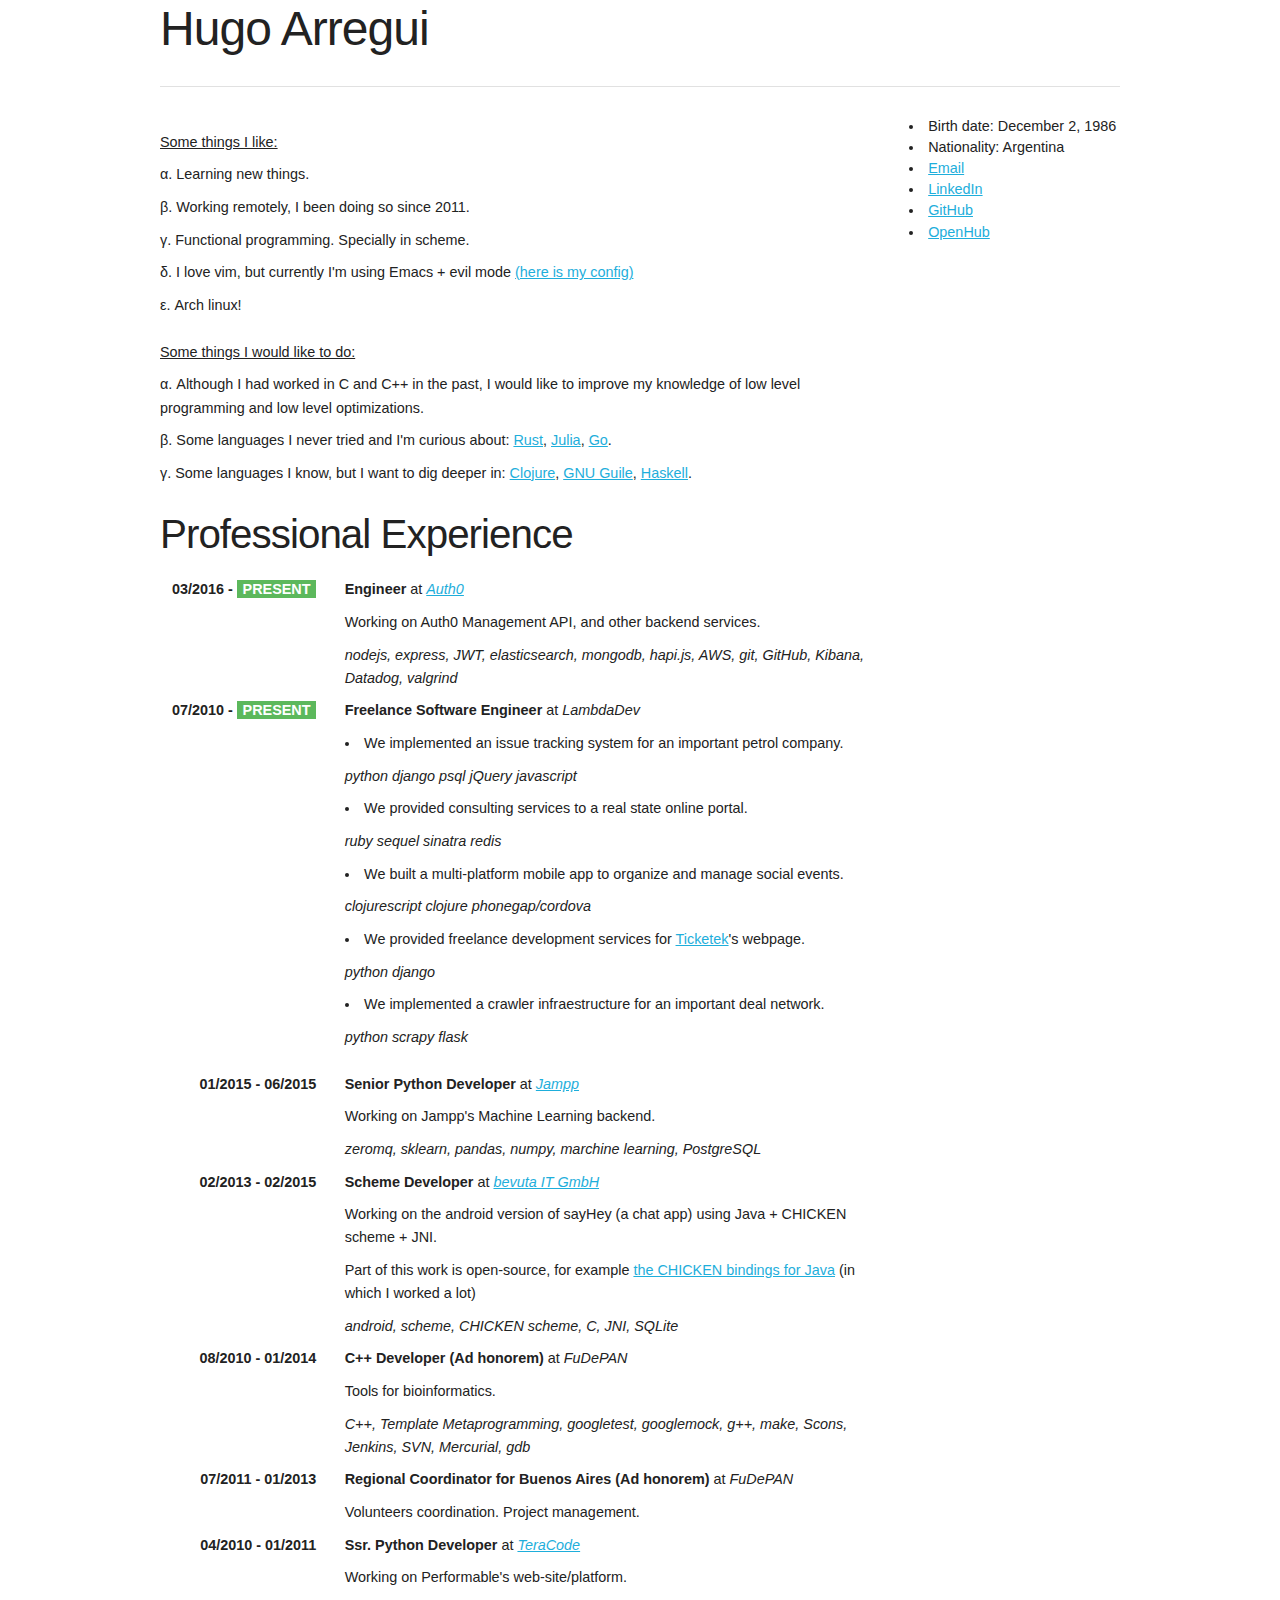
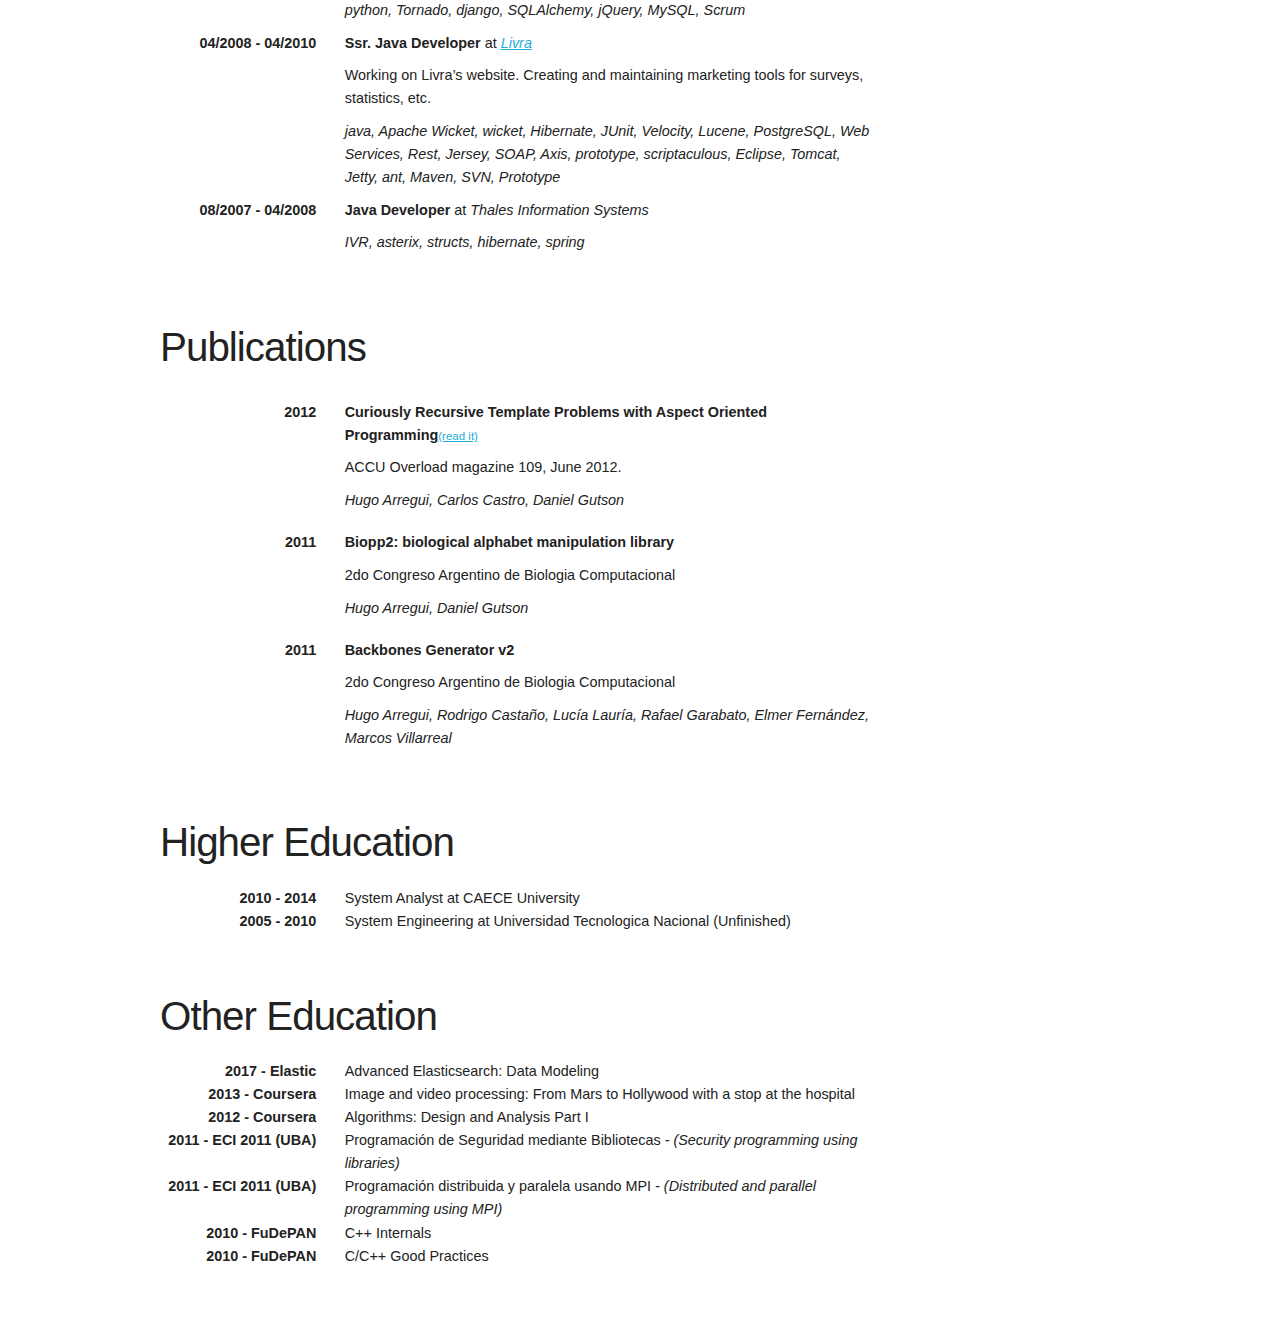
==== commit c2fcc976: "adding ES training" ====
--- a/cv.html
+++ b/cv.html
@@ -134,6 +134,10 @@
 <h2>Other Education</h2>
 <div>
 <div class="row">
+<div class="three columns left-col"><b>2017 - Elastic</b></div>
+<div class="nine columns">
+<div><span>Advanced Elasticsearch: Data Modeling</span></div></div></div>
+<div class="row">
 <div class="three columns left-col"><b>2013 - Coursera</b></div>
 <div class="nine columns">
 <div><span>Image and video processing: From Mars to Hollywood with a stop at the hospital</span></div></div></div>
